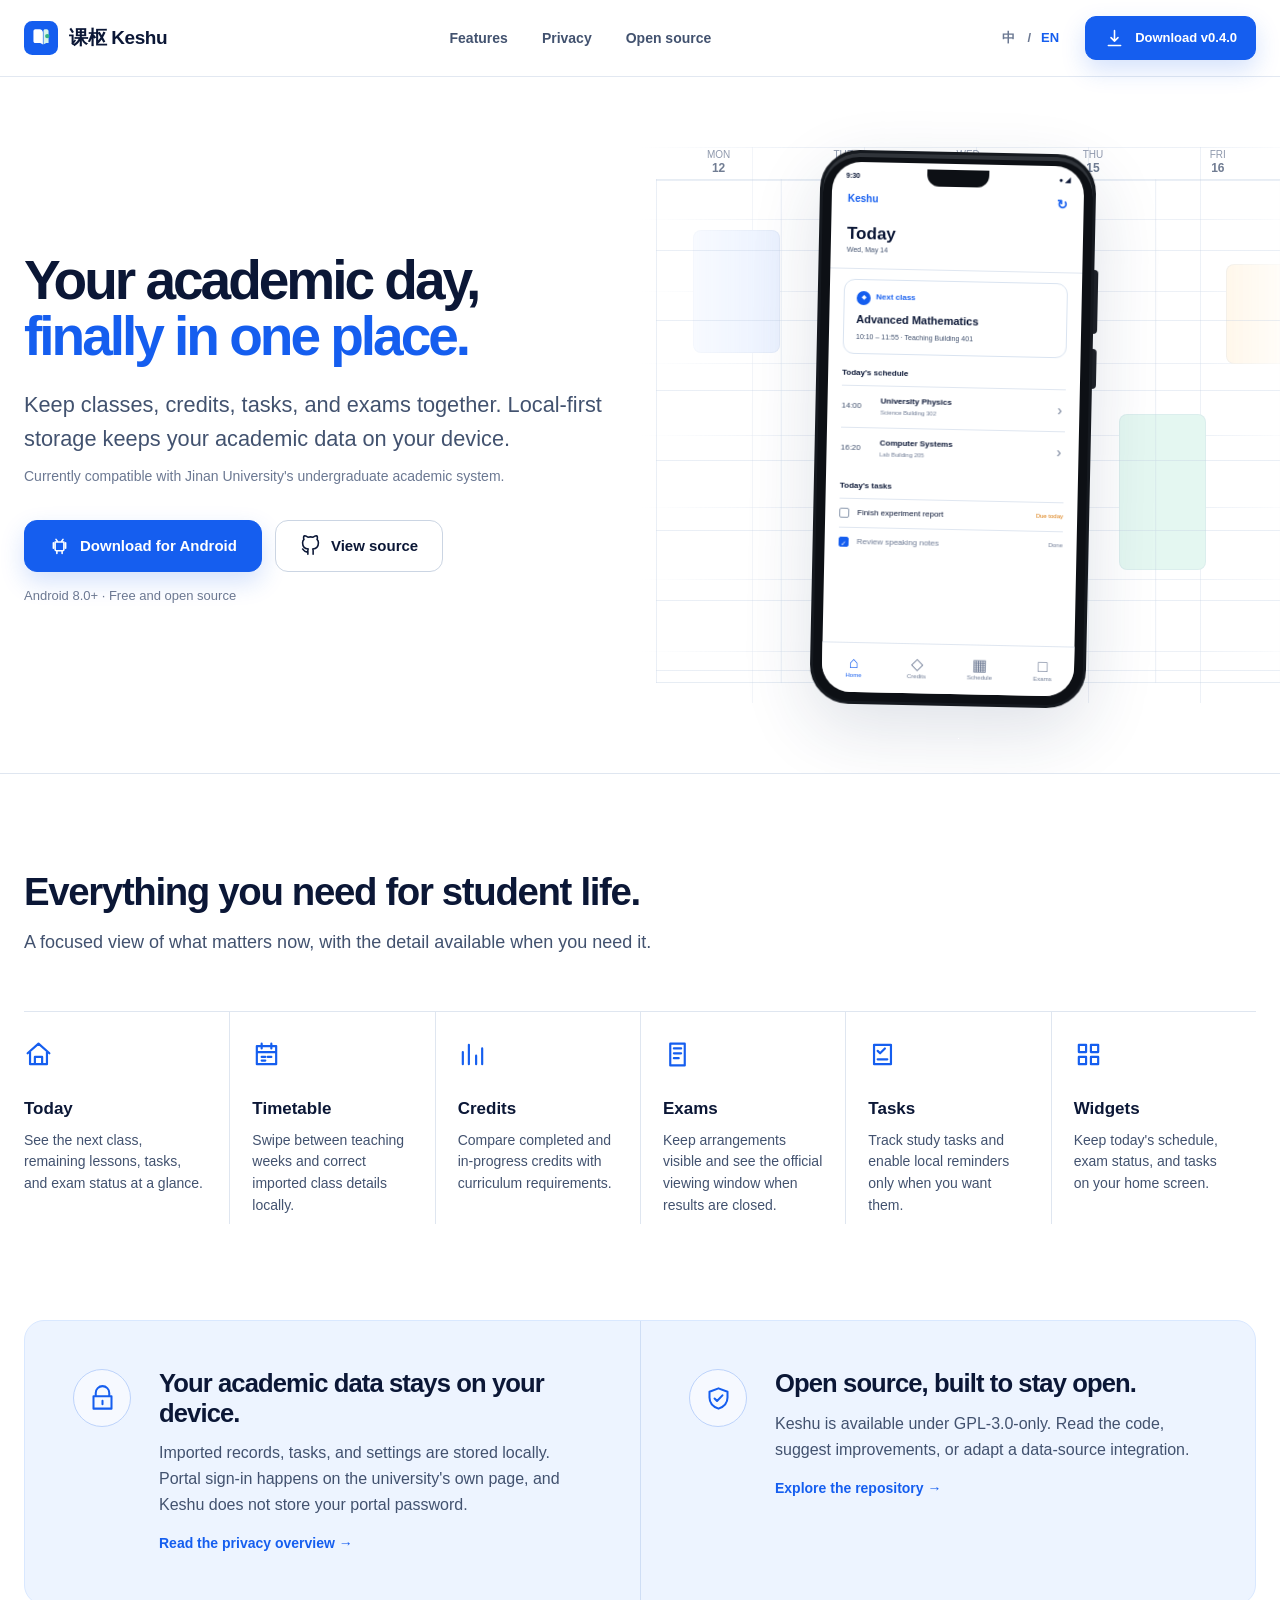
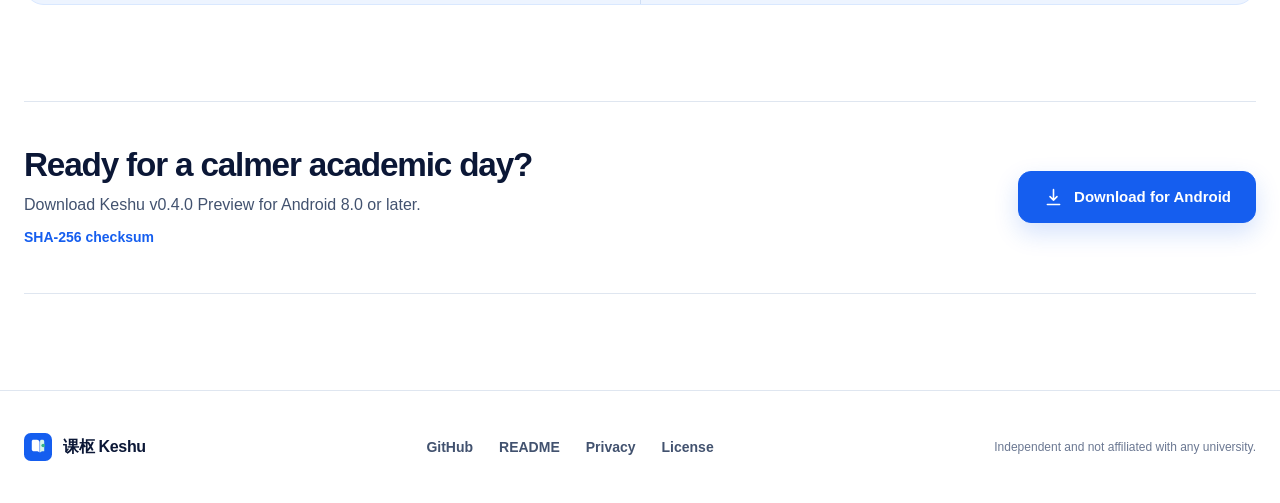
==== site/index.html @ a56d2073 "Add GitHub Pages download site" ====
<!doctype html>
<html lang="en" data-language="en">
<head>
  <meta charset="utf-8">
  <meta name="viewport" content="width=device-width, initial-scale=1">
  <meta name="theme-color" content="#ffffff">
  <meta name="description" content="Keshu is a local-first Android academic companion for classes, credits, tasks, and exams.">
  <link rel="canonical" href="https://huishingcheung.github.io/Keshu/">
  <link rel="icon" href="favicon.svg" type="image/svg+xml">
  <link rel="stylesheet" href="styles.css?v=2">
  <title>Keshu · Academic companion for Android</title>
  <script>
    (() => {
      let saved = null;
      try {
        saved = localStorage.getItem('keshu-language');
      } catch (_) {
        // Language detection still works when storage is unavailable.
      }
      const language = saved === 'zh' || saved === 'en'
        ? saved
        : (navigator.language || '').toLowerCase().startsWith('zh') ? 'zh' : 'en';
      document.documentElement.dataset.language = language;
      document.documentElement.lang = language === 'zh' ? 'zh-CN' : 'en';
    })();
  </script>
</head>
<body>
  <a class="skip-link" href="#main">
    <span data-copy="en">Skip to content</span>
    <span data-copy="zh">跳到主要内容</span>
  </a>

  <header class="site-header">
    <div class="header-inner">
      <a class="brand" href="#top" aria-label="Keshu home">
        <svg class="brand-mark" viewBox="0 0 108 108" aria-hidden="true">
          <rect width="108" height="108" rx="26" fill="#155eef"/>
          <path fill="#fff" d="M30 32c0-3.3 2.7-6 6-6h14c5.5 0 10 4.5 10 10v39c-3.1-3.1-7.2-5-12-5H36c-3.3 0-6-2.7-6-6z"/>
          <path fill="#d7f4ea" d="M78 32c0-3.3-2.7-6-6-6h-5c-2.8 0-5 2.2-5 5v44c3.1-3.1 7.2-5 12-5h4z"/>
          <circle cx="74" cy="48" r="7" fill="#36b38a"/>
        </svg>
        <span>课枢 <b>Keshu</b></span>
      </a>

      <nav class="nav-links" aria-label="Primary navigation">
        <a href="#features"><span data-copy="en">Features</span><span data-copy="zh">功能</span></a>
        <a href="#privacy"><span data-copy="en">Privacy</span><span data-copy="zh">隐私</span></a>
        <a href="#open-source"><span data-copy="en">Open source</span><span data-copy="zh">开源</span></a>
      </nav>

      <div class="header-actions">
        <div class="language-switch" role="group" aria-label="Language">
          <button type="button" data-language-button="zh" aria-pressed="false">中</button>
          <span aria-hidden="true">/</span>
          <button type="button" data-language-button="en" aria-pressed="true">EN</button>
        </div>
        <a class="button button-small" href="https://github.com/huishingcheung/Keshu/releases/download/v0.4.0/Keshu-v0.4.0-preview.apk">
          <svg viewBox="0 0 24 24" aria-hidden="true"><path d="M12 3v12m0 0 4-4m-4 4-4-4M5 20h14"/></svg>
          <span data-copy="en">Download v0.4.0</span><span data-copy="zh">下载 v0.4.0</span>
        </a>
      </div>
    </div>
  </header>

  <main id="main">
    <section class="hero" id="top">
      <div class="timetable-lines" aria-hidden="true">
        <i style="--x: 8%; --y: 15%; --w: 13%; --h: 22%; --tone: #dce8ff"></i>
        <i style="--x: 72%; --y: 48%; --w: 13%; --h: 28%; --tone: #d7f4ea"></i>
        <i style="--x: 88%; --y: 21%; --w: 10%; --h: 18%; --tone: #fff0d8"></i>
      </div>
      <div class="hero-inner">
        <div class="hero-copy reveal">
          <h1>
            <span data-copy="en"><span class="hero-line">Your academic day,</span><br><em class="hero-line">finally in one place.</em></span>
            <span data-copy="zh"><span class="hero-line">怎么又要</span><br><em class="hero-line">上课了？</em></span>
          </h1>
          <p class="hero-lead">
            <span data-copy="en">Keep classes, credits, tasks, and exams together. Local-first storage keeps your academic data on your device.</span>
            <span data-copy="zh">把课程、学分、待办与考试放在一起。本地优先存储，让学业数据留在你的设备上。</span>
          </p>
          <p class="compatibility">
            <span data-copy="en">Currently compatible with Jinan University's undergraduate academic system.</span>
            <span data-copy="zh">目前适配暨南大学本科教务系统。</span>
          </p>
          <div class="hero-actions">
            <a class="button" href="https://github.com/huishingcheung/Keshu/releases/download/v0.4.0/Keshu-v0.4.0-preview.apk">
              <svg viewBox="0 0 24 24" aria-hidden="true"><path d="M8 5l1.5 2M16 5l-1.5 2M7 8h10v8.5A1.5 1.5 0 0115.5 18h-7A1.5 1.5 0 017 16.5zM5 9v6m14-6v6M9 18v3m6-3v3"/></svg>
              <span data-copy="en">Download for Android</span><span data-copy="zh">下载 Android 版</span>
            </a>
            <a class="button button-secondary" href="https://github.com/huishingcheung/Keshu">
              <svg viewBox="0 0 24 24" aria-hidden="true"><path d="M9 19c-4.5 1.4-4.5-2.5-6-3m12 6v-3.9c0-1.1.1-1.5-.5-2.1 3.2-.4 6.5-1.6 6.5-7A5.4 5.4 0 0019.5 5 5 5 0 0019.4 1S18.2.6 15 2.5a13.4 13.4 0 00-6 0C5.8.6 4.6 1 4.6 1A5 5 0 004.5 5 5.4 5.4 0 003 9c0 5.4 3.3 6.6 6.5 7-.5.5-.6 1.2-.5 2.1V22"/></svg>
              <span data-copy="en">View source</span><span data-copy="zh">查看源码</span>
            </a>
          </div>
          <p class="hero-note">
            <span data-copy="en">Android 8.0+ · Free and open source</span>
            <span data-copy="zh">Android 8.0+ · 免费开源</span>
          </p>
        </div>

        <div class="product-stage reveal" aria-label="Keshu app preview">
          <div class="week-grid" aria-hidden="true">
            <span class="grid-day day-one">MON<br><b>12</b></span>
            <span class="grid-day day-two">TUE<br><b>13</b></span>
            <span class="grid-day day-three">WED<br><b>14</b></span>
            <span class="grid-day day-four">THU<br><b>15</b></span>
            <span class="grid-day day-five">FRI<br><b>16</b></span>
          </div>
          <div class="phone">
            <div class="phone-speaker"></div>
            <div class="phone-screen">
              <div class="status-row"><span>9:30</span><span>● ◢</span></div>
              <div class="app-heading">
                <span class="app-brand">Keshu</span>
                <span class="sync-icon">↻</span>
              </div>
              <div class="today-title"><b><span data-copy="en">Today</span><span data-copy="zh">今天</span></b><small><span data-copy="en">Wed, May 14</span><span data-copy="zh">5月14日 周三</span></small></div>
              <div class="next-class">
                <span class="section-label"><span class="label-icon">◆</span> <span data-copy="en">Next class</span><span data-copy="zh">下一节课</span></span>
                <strong><span data-copy="en">Advanced Mathematics</span><span data-copy="zh">高等数学（下）</span></strong>
                <span class="class-meta">10:10 – 11:55 · <span data-copy="en">Teaching Building 401</span><span data-copy="zh">教学楼 401</span></span>
              </div>
              <div class="phone-section">
                <h3><span data-copy="en">Today's schedule</span><span data-copy="zh">今日课程</span></h3>
                <div class="schedule-row"><time>14:00</time><span><b><span data-copy="en">University Physics</span><span data-copy="zh">大学物理</span></b><small><span data-copy="en">Science Building 302</span><span data-copy="zh">理工楼 302</span></small></span><i>›</i></div>
                <div class="schedule-row"><time>16:20</time><span><b><span data-copy="en">Computer Systems</span><span data-copy="zh">程序设计基础</span></b><small><span data-copy="en">Lab Building 205</span><span data-copy="zh">实验楼 205</span></small></span><i>›</i></div>
              </div>
              <div class="phone-section task-section">
                <h3><span data-copy="en">Today's tasks</span><span data-copy="zh">今日待办</span></h3>
                <div class="task-row"><i></i><span><span data-copy="en">Finish experiment report</span><span data-copy="zh">完成实验报告</span></span><em><span data-copy="en">Due today</span><span data-copy="zh">今天截止</span></em></div>
                <div class="task-row done"><i>✓</i><span><span data-copy="en">Review speaking notes</span><span data-copy="zh">复习口语笔记</span></span><em><span data-copy="en">Done</span><span data-copy="zh">已完成</span></em></div>
              </div>
              <div class="phone-nav">
                <span class="active"><i>⌂</i><small><span data-copy="en">Home</span><span data-copy="zh">首页</span></small></span>
                <span><i>◇</i><small><span data-copy="en">Credits</span><span data-copy="zh">学分</span></small></span>
                <span><i>▦</i><small><span data-copy="en">Schedule</span><span data-copy="zh">课表</span></small></span>
                <span><i>□</i><small><span data-copy="en">Exams</span><span data-copy="zh">考试</span></small></span>
              </div>
            </div>
          </div>
        </div>
      </div>
    </section>

    <section class="features section" id="features">
      <div class="section-inner">
        <div class="section-heading reveal">
          <h2><span data-copy="en">Everything you need for student life.</span><span data-copy="zh">学业日常所需，集中在一处。</span></h2>
          <p><span data-copy="en">A focused view of what matters now, with the detail available when you need it.</span><span data-copy="zh">先看到当下最重要的事，需要时再深入查看细节。</span></p>
        </div>
        <div class="feature-list">
          <article class="feature reveal">
            <svg viewBox="0 0 24 24" aria-hidden="true"><path d="M3 11l9-8 9 8M5 10v10h14V10M9 20v-6h6v6"/></svg>
            <h3><span data-copy="en">Today</span><span data-copy="zh">今天</span></h3>
            <p><span data-copy="en">See the next class, remaining lessons, tasks, and exam status at a glance.</span><span data-copy="zh">一眼查看下一节课、剩余课程、待办与考试状态。</span></p>
          </article>
          <article class="feature reveal">
            <svg viewBox="0 0 24 24" aria-hidden="true"><path d="M4 5h16v15H4zM8 3v4m8-4v4M4 10h16M8 14h3m2 0h3m-8 3h3"/></svg>
            <h3><span data-copy="en">Timetable</span><span data-copy="zh">课表</span></h3>
            <p><span data-copy="en">Swipe between teaching weeks and correct imported class details locally.</span><span data-copy="zh">滑动切换教学周，并在本地修正导入的课程信息。</span></p>
          </article>
          <article class="feature reveal">
            <svg viewBox="0 0 24 24" aria-hidden="true"><path d="M4 20V10m5 10V4m6 16v-7m5 7V7"/></svg>
            <h3><span data-copy="en">Credits</span><span data-copy="zh">学分</span></h3>
            <p><span data-copy="en">Compare completed and in-progress credits with curriculum requirements.</span><span data-copy="zh">对照培养方案查看已修、在修和毕业要求学分。</span></p>
          </article>
          <article class="feature reveal">
            <svg viewBox="0 0 24 24" aria-hidden="true"><path d="M6 3h12v18H6zM9 7h6m-6 4h6m-6 4h4"/></svg>
            <h3><span data-copy="en">Exams</span><span data-copy="zh">考试</span></h3>
            <p><span data-copy="en">Keep arrangements visible and see the official viewing window when results are closed.</span><span data-copy="zh">集中查看考试安排；未开放查询时显示学校公布的查看时间。</span></p>
          </article>
          <article class="feature reveal">
            <svg viewBox="0 0 24 24" aria-hidden="true"><path d="M5 4h14v16H5zM8 9l2 2 4-4m-6 9h8"/></svg>
            <h3><span data-copy="en">Tasks</span><span data-copy="zh">待办</span></h3>
            <p><span data-copy="en">Track study tasks and enable local reminders only when you want them.</span><span data-copy="zh">管理学习待办，并只在需要时开启本地提醒。</span></p>
          </article>
          <article class="feature reveal">
            <svg viewBox="0 0 24 24" aria-hidden="true"><path d="M4 4h6v6H4zm10 0h6v6h-6zM4 14h6v6H4zm10 0h6v6h-6z"/></svg>
            <h3><span data-copy="en">Widgets</span><span data-copy="zh">小组件</span></h3>
            <p><span data-copy="en">Keep today's schedule, exam status, and tasks on your home screen.</span><span data-copy="zh">把今日课表、考试状态与待办留在桌面上。</span></p>
          </article>
        </div>
      </div>
    </section>

    <section class="trust section" id="privacy">
      <div class="section-inner trust-grid">
        <div class="trust-item reveal">
          <div class="trust-icon"><svg viewBox="0 0 24 24" aria-hidden="true"><path d="M6 10V7a6 6 0 0112 0v3M4 10h16v11H4zM12 14v3"/></svg></div>
          <div>
            <h2><span data-copy="en">Your academic data stays on your device.</span><span data-copy="zh">你的学业数据留在设备上。</span></h2>
            <p><span data-copy="en">Imported records, tasks, and settings are stored locally. Portal sign-in happens on the university's own page, and Keshu does not store your portal password.</span><span data-copy="zh">导入记录、待办和设置均保存在本地。教务登录在学校自己的页面完成，课枢不会保存教务密码。</span></p>
            <a href="https://github.com/huishingcheung/Keshu#privacy"><span data-copy="en">Read the privacy overview</span><span data-copy="zh">阅读隐私说明</span> <span aria-hidden="true">→</span></a>
          </div>
        </div>
        <div class="trust-item reveal" id="open-source">
          <div class="trust-icon"><svg viewBox="0 0 24 24" aria-hidden="true"><path d="M12 3l8 3v5c0 5-3.4 8.3-8 10-4.6-1.7-8-5-8-10V6zM8.5 12l2.2 2.2 4.8-5"/></svg></div>
          <div>
            <h2><span data-copy="en">Open source, built to stay open.</span><span data-copy="zh">开放源码，也持续保持开放。</span></h2>
            <p><span data-copy="en">Keshu is available under GPL-3.0-only. Read the code, suggest improvements, or adapt a data-source integration.</span><span data-copy="zh">课枢采用 GPL-3.0-only。你可以阅读源码、提出改进，或适配新的教务数据源。</span></p>
            <a href="https://github.com/huishingcheung/Keshu"><span data-copy="en">Explore the repository</span><span data-copy="zh">浏览项目仓库</span> <span aria-hidden="true">→</span></a>
          </div>
        </div>
      </div>
    </section>

    <section class="download-section section">
      <div class="section-inner download-inner reveal">
        <div>
          <h2><span data-copy="en">Ready for a calmer academic day?</span><span data-copy="zh">准备好让学业日常更从容了吗？</span></h2>
          <p><span data-copy="en">Download Keshu v0.4.0 Preview for Android 8.0 or later.</span><span data-copy="zh">下载适用于 Android 8.0 及以上版本的课枢 v0.4.0 预览版。</span></p>
          <a class="checksum" href="https://github.com/huishingcheung/Keshu/releases/download/v0.4.0/Keshu-v0.4.0-preview.apk.sha256">
            <span data-copy="en">SHA-256 checksum</span><span data-copy="zh">SHA-256 校验文件</span>
          </a>
        </div>
        <a class="button" href="https://github.com/huishingcheung/Keshu/releases/download/v0.4.0/Keshu-v0.4.0-preview.apk">
          <svg viewBox="0 0 24 24" aria-hidden="true"><path d="M12 3v12m0 0 4-4m-4 4-4-4M5 20h14"/></svg>
          <span data-copy="en">Download for Android</span><span data-copy="zh">下载 Android 版</span>
        </a>
      </div>
    </section>
  </main>

  <footer class="site-footer">
    <div class="footer-inner">
      <a class="brand footer-brand" href="#top">
        <svg class="brand-mark" viewBox="0 0 108 108" aria-hidden="true">
          <rect width="108" height="108" rx="26" fill="#155eef"/>
          <path fill="#fff" d="M30 32c0-3.3 2.7-6 6-6h14c5.5 0 10 4.5 10 10v39c-3.1-3.1-7.2-5-12-5H36c-3.3 0-6-2.7-6-6z"/>
          <path fill="#d7f4ea" d="M78 32c0-3.3-2.7-6-6-6h-5c-2.8 0-5 2.2-5 5v44c3.1-3.1 7.2-5 12-5h4z"/>
          <circle cx="74" cy="48" r="7" fill="#36b38a"/>
        </svg>
        <span>课枢 <b>Keshu</b></span>
      </a>
      <nav class="footer-links" aria-label="Footer navigation">
        <a href="https://github.com/huishingcheung/Keshu">GitHub</a>
        <a href="https://github.com/huishingcheung/Keshu#readme">README</a>
        <a href="https://github.com/huishingcheung/Keshu#privacy"><span data-copy="en">Privacy</span><span data-copy="zh">隐私</span></a>
        <a href="https://github.com/huishingcheung/Keshu/blob/main/LICENSE"><span data-copy="en">License</span><span data-copy="zh">许可证</span></a>
      </nav>
      <p><span data-copy="en">Independent and not affiliated with any university.</span><span data-copy="zh">独立项目，与任何学校均无隶属关系。</span></p>
    </div>
  </footer>

  <script src="script.js?v=2" defer></script>
</body>
</html>
---- site/styles.css ----
:root {
  color-scheme: light;
  --blue: #155eef;
  --blue-dark: #0f46bd;
  --blue-soft: #edf4ff;
  --jade: #36b38a;
  --jade-soft: #dff7ef;
  --amber: #d97706;
  --ink: #0b1736;
  --body: #42526f;
  --muted: #6b7892;
  --line: #dfe6f0;
  --surface: #f7f9fc;
  --white: #fff;
  --shadow: 0 24px 70px rgba(28, 49, 89, .14);
  --radius: 20px;
  --max-width: 1340px;
}

* { box-sizing: border-box; }

html { scroll-behavior: smooth; }

body {
  margin: 0;
  color: var(--ink);
  background: var(--white);
  font-family: Inter, ui-sans-serif, -apple-system, BlinkMacSystemFont, "Segoe UI", "Noto Sans", "Noto Sans SC", "PingFang SC", "Microsoft YaHei", sans-serif;
  font-size: 16px;
  line-height: 1.6;
  -webkit-font-smoothing: antialiased;
}

button, a { font: inherit; }
a { color: inherit; }

[data-copy] { display: none; }
html[data-language="en"] [data-copy="en"],
html[data-language="zh"] [data-copy="zh"] { display: revert; }

.skip-link {
  position: fixed;
  z-index: 100;
  top: 12px;
  left: 12px;
  padding: 10px 16px;
  color: var(--white);
  background: var(--ink);
  border-radius: 10px;
  transform: translateY(-150%);
}

.skip-link:focus { transform: translateY(0); }

.site-header {
  position: sticky;
  z-index: 20;
  top: 0;
  border-bottom: 1px solid rgba(223, 230, 240, .9);
  background: rgba(255, 255, 255, .92);
  backdrop-filter: blur(16px);
}

.header-inner,
.section-inner,
.footer-inner {
  width: min(calc(100% - 48px), var(--max-width));
  margin-inline: auto;
}

.header-inner {
  min-height: 76px;
  display: flex;
  align-items: center;
  gap: 32px;
}

.brand {
  display: inline-flex;
  align-items: center;
  gap: 11px;
  color: var(--ink);
  font-size: 19px;
  font-weight: 650;
  letter-spacing: -.02em;
  text-decoration: none;
  white-space: nowrap;
}

.brand b { font-weight: 780; }
.brand-mark { width: 34px; height: 34px; flex: none; }

.nav-links {
  display: flex;
  align-items: center;
  gap: 34px;
  margin-inline: auto;
}

.nav-links a,
.footer-links a {
  color: var(--body);
  font-size: 14px;
  font-weight: 600;
  text-decoration: none;
  transition: color .18s ease;
}

.nav-links a:hover,
.footer-links a:hover { color: var(--blue); }

.header-actions {
  display: flex;
  align-items: center;
  gap: 20px;
}

.language-switch {
  display: flex;
  align-items: center;
  gap: 4px;
  color: var(--muted);
  font-size: 13px;
  font-weight: 700;
}

.language-switch button {
  min-width: 30px;
  min-height: 44px;
  padding: 0;
  color: var(--muted);
  border: 0;
  background: transparent;
  cursor: pointer;
}

.language-switch button[aria-pressed="true"] { color: var(--blue); }

.button {
  min-height: 52px;
  display: inline-flex;
  align-items: center;
  justify-content: center;
  gap: 10px;
  padding: 0 24px;
  color: var(--white);
  background: var(--blue);
  border: 1px solid var(--blue);
  border-radius: 13px;
  box-shadow: 0 10px 24px rgba(21, 94, 239, .18);
  font-size: 15px;
  font-weight: 720;
  text-decoration: none;
  transition: transform .18s ease, background .18s ease, box-shadow .18s ease;
}

.button:hover {
  background: var(--blue-dark);
  box-shadow: 0 14px 30px rgba(21, 94, 239, .24);
  transform: translateY(-2px);
}

.button svg,
.feature svg,
.trust-icon svg {
  fill: none;
  stroke: currentColor;
  stroke-width: 1.8;
  stroke-linecap: round;
  stroke-linejoin: round;
}

.button svg { width: 21px; height: 21px; }
.button-small { min-height: 44px; padding: 0 18px; font-size: 13px; border-radius: 11px; }

.button-secondary {
  color: var(--ink);
  background: var(--white);
  border-color: #cbd5e3;
  box-shadow: none;
}

.button-secondary:hover { color: var(--blue); background: var(--white); box-shadow: 0 10px 24px rgba(28, 49, 89, .1); }

.hero {
  position: relative;
  min-height: 690px;
  overflow: hidden;
  border-bottom: 1px solid var(--line);
}

.hero-inner {
  position: relative;
  z-index: 2;
  width: min(calc(100% - 48px), var(--max-width));
  min-height: 690px;
  margin-inline: auto;
  display: grid;
  grid-template-columns: minmax(0, .98fr) minmax(520px, 1.02fr);
  align-items: center;
  gap: 44px;
  padding: 72px 0 64px;
}

.hero-copy { max-width: 660px; }

.hero h1 {
  margin: 0 0 24px;
  font-size: clamp(48px, 4.3vw, 62px);
  line-height: 1.02;
  letter-spacing: -.055em;
  font-weight: 790;
}

.hero h1 em { color: var(--blue); font-style: normal; }
.hero-line { white-space: nowrap; }

.hero-lead {
  max-width: 610px;
  margin: 0;
  color: var(--body);
  font-size: clamp(18px, 1.7vw, 22px);
  line-height: 1.55;
}

.compatibility { margin: 10px 0 0; color: var(--muted); font-size: 14px; }
.hero-actions { display: flex; flex-wrap: wrap; gap: 13px; margin-top: 32px; }
.hero-note { margin: 14px 0 0; color: var(--muted); font-size: 13px; }

.timetable-lines,
.week-grid {
  position: absolute;
  background-image:
    linear-gradient(to right, rgba(193, 207, 227, .44) 1px, transparent 1px),
    linear-gradient(to bottom, rgba(193, 207, 227, .44) 1px, transparent 1px);
  background-size: 112px 100%, 100% 72px;
}

.timetable-lines {
  z-index: 0;
  width: 52%;
  height: 80%;
  top: 10%;
  right: -2%;
  mask-image: linear-gradient(to right, transparent, #000 24%, #000 85%, transparent);
  opacity: .65;
}

.timetable-lines i {
  position: absolute;
  left: var(--x);
  top: var(--y);
  width: var(--w);
  height: var(--h);
  border: 1px solid rgba(150, 172, 204, .22);
  border-radius: 8px;
  background: var(--tone);
}

.product-stage { position: relative; height: 560px; display: grid; place-items: center; }

.week-grid {
  inset: 30px -4% 26px 1%;
  border-top: 1px solid rgba(193, 207, 227, .5);
  border-bottom: 1px solid rgba(193, 207, 227, .5);
  background-size: 20% 100%, 100% 70px;
  opacity: .75;
}

.grid-day {
  position: absolute;
  top: -32px;
  width: 20%;
  color: var(--muted);
  font-size: 10px;
  line-height: 1.3;
  text-align: center;
}

.grid-day b { color: var(--body); font-size: 12px; }
.day-one { left: 0; } .day-two { left: 20%; } .day-three { left: 40%; } .day-four { left: 60%; } .day-five { left: 80%; }

.phone {
  position: relative;
  z-index: 3;
  width: 276px;
  height: 554px;
  padding: 9px;
  border: 3px solid #15191f;
  border-radius: 39px;
  background: #0d1015;
  box-shadow: var(--shadow), 0 4px 0 #30343a inset;
  transform: rotate(1.2deg);
}

.phone::before,
.phone::after {
  content: "";
  position: absolute;
  right: -7px;
  width: 4px;
  border-radius: 0 4px 4px 0;
  background: #1c2027;
}
.phone::before { top: 112px; height: 64px; }
.phone::after { top: 191px; height: 40px; }

.phone-speaker {
  position: absolute;
  z-index: 4;
  top: 15px;
  left: 50%;
  width: 62px;
  height: 17px;
  border-radius: 0 0 12px 12px;
  background: #0d1015;
  transform: translateX(-50%);
}

.phone-screen {
  position: relative;
  height: 100%;
  overflow: hidden;
  border-radius: 29px;
  background: var(--white);
  color: var(--ink);
  font-size: 8px;
}

.status-row { display: flex; justify-content: space-between; padding: 8px 14px 3px; font-size: 7px; font-weight: 700; }
.app-heading { display: flex; justify-content: space-between; padding: 7px 16px 4px; color: var(--blue); font-size: 10px; font-weight: 800; }
.sync-icon { font-size: 13px; }
.today-title { display: flex; flex-direction: column; padding: 8px 16px 12px; border-bottom: 1px solid var(--line); }
.today-title b { font-size: 17px; line-height: 1.2; }
.today-title small { color: var(--body); font-size: 7px; }

.next-class { margin: 10px 14px; padding: 11px 12px; border: 1px solid #d9e3f0; border-radius: 11px; display: flex; flex-direction: column; }
.section-label { color: var(--blue); font-weight: 760; }
.label-icon { display: inline-grid; place-items: center; width: 14px; height: 14px; margin-right: 3px; color: var(--white); background: var(--blue); border-radius: 50%; font-size: 6px; }
.next-class strong { margin-top: 6px; font-size: 11px; }
.class-meta { margin-top: 3px; color: var(--body); font-size: 7px; }
.phone-section { padding: 3px 14px 0; }
.phone-section h3 { margin: 0 0 5px; font-size: 8px; }
.schedule-row { display: grid; grid-template-columns: 34px 1fr 8px; align-items: center; gap: 5px; min-height: 42px; border-top: 1px solid var(--line); }
.schedule-row time { color: var(--body); }
.schedule-row > span { display: flex; flex-direction: column; }
.schedule-row b { font-size: 8px; }
.schedule-row small { color: var(--muted); font-size: 6px; }
.schedule-row i { color: var(--muted); font-size: 14px; font-style: normal; }
.task-section { margin-top: 8px; }
.task-row { display: grid; grid-template-columns: 13px 1fr auto; align-items: center; gap: 5px; min-height: 29px; border-top: 1px solid var(--line); }
.task-row i { width: 10px; height: 10px; border: 1px solid #8a98ad; border-radius: 2px; font-size: 7px; font-style: normal; }
.task-row em { color: var(--amber); font-size: 6px; font-style: normal; }
.task-row.done { color: var(--muted); }
.task-row.done i { display: grid; place-items: center; color: var(--white); border-color: var(--blue); background: var(--blue); }
.task-row.done em { color: var(--muted); }
.phone-nav { position: absolute; inset: auto 0 0; min-height: 50px; display: grid; grid-template-columns: repeat(4, 1fr); border-top: 1px solid var(--line); background: var(--white); }
.phone-nav > span { display: grid; place-items: center; align-content: center; color: var(--muted); }
.phone-nav .active { color: var(--blue); }
.phone-nav i { font-size: 16px; font-style: normal; line-height: 1; }
.phone-nav small { font-size: 6px; }

.section { padding: 96px 0; }
.section-heading { max-width: 760px; margin-bottom: 54px; }
.section-heading h2,
.trust-item h2,
.download-inner h2 { margin: 0; font-size: clamp(30px, 3vw, 44px); line-height: 1.15; letter-spacing: -.035em; }
.section-heading p { margin: 14px 0 0; color: var(--body); font-size: 18px; }

.feature-list { display: grid; grid-template-columns: repeat(6, 1fr); gap: 0; border-top: 1px solid var(--line); }
.feature { padding: 28px 22px 8px 0; }
.feature + .feature { padding-left: 22px; border-left: 1px solid var(--line); }
.feature svg { width: 29px; height: 29px; color: var(--blue); }
.feature h3 { margin: 18px 0 8px; font-size: 17px; }
.feature p { margin: 0; color: var(--body); font-size: 14px; line-height: 1.55; }

.trust { padding-top: 0; }
.trust-grid { display: grid; grid-template-columns: 1fr 1fr; border: 1px solid #d9e8ff; border-radius: var(--radius); background: var(--blue-soft); }
.trust-item { display: grid; grid-template-columns: 64px 1fr; gap: 22px; padding: 48px; }
.trust-item + .trust-item { border-left: 1px solid #cfdef5; }
.trust-icon { width: 58px; height: 58px; display: grid; place-items: center; color: var(--blue); border: 1px solid #bdd3fb; border-radius: 50%; background: rgba(255, 255, 255, .5); }
.trust-icon svg { width: 27px; height: 27px; }
.trust-item h2 { font-size: clamp(23px, 2vw, 31px); }
.trust-item p { margin: 12px 0 13px; color: var(--body); }
.trust-item a,
.checksum { color: var(--blue); font-size: 14px; font-weight: 700; text-decoration: none; }

.download-section { padding-top: 0; }
.download-inner { display: flex; align-items: center; justify-content: space-between; gap: 36px; padding: 44px 0; border-top: 1px solid var(--line); border-bottom: 1px solid var(--line); }
.download-inner h2 { font-size: clamp(28px, 2.6vw, 40px); }
.download-inner p { margin: 8px 0 4px; color: var(--body); }
.checksum { display: inline-block; margin-top: 4px; }

.site-footer { border-top: 1px solid var(--line); }
.footer-inner { min-height: 112px; display: grid; grid-template-columns: auto 1fr auto; align-items: center; gap: 36px; }
.footer-brand { font-size: 16px; }
.footer-brand .brand-mark { width: 28px; height: 28px; }
.footer-links { justify-self: center; display: flex; gap: 26px; }
.footer-inner > p { margin: 0; color: var(--muted); font-size: 12px; }

:focus-visible { outline: 3px solid rgba(21, 94, 239, .35); outline-offset: 3px; border-radius: 4px; }

@media (max-width: 1100px) {
  .hero-inner { grid-template-columns: 1fr 430px; }
  .feature-list { grid-template-columns: repeat(3, 1fr); }
  .feature:nth-child(4) { border-left: 0; }
  .feature:nth-child(n+4) { margin-top: 22px; border-top: 1px solid var(--line); }
  .footer-inner { grid-template-columns: auto 1fr; }
  .footer-inner > p { grid-column: 1 / -1; margin-top: -24px; padding-bottom: 24px; }
}

@media (max-width: 860px) {
  .nav-links { display: none; }
  .header-actions { margin-left: auto; }
  .hero-inner { grid-template-columns: 1fr; padding-top: 58px; }
  .hero-copy { max-width: 720px; }
  .product-stage { height: 520px; }
  .phone { width: 256px; height: 514px; }
  .trust-grid { grid-template-columns: 1fr; }
  .trust-item + .trust-item { border-top: 1px solid #cfdef5; border-left: 0; }
  .footer-inner { padding: 28px 0; }
  .footer-inner > p { margin: 0; padding: 0; }
}

@media (max-width: 620px) {
  .header-inner,
  .section-inner,
  .footer-inner,
  .hero-inner { width: min(calc(100% - 32px), var(--max-width)); }
  .header-inner { min-height: 68px; gap: 12px; }
  .brand { font-size: 16px; }
  .brand-mark { width: 30px; height: 30px; }
  .header-actions { gap: 8px; }
  .button-small { width: 44px; padding: 0; }
  .button-small span { display: none !important; }
  .hero { min-height: auto; }
  .hero-inner { min-height: auto; padding: 48px 0 42px; gap: 48px; }
  .hero h1 { font-size: clamp(42px, 13vw, 58px); }
  .hero-line { white-space: normal; }
  html[data-language="zh"] .hero h1 { font-size: clamp(39px, 11vw, 52px); }
  .hero-lead { font-size: 18px; }
  .hero-actions { display: grid; }
  .button { width: 100%; }
  .product-stage { height: 470px; }
  .phone { width: 231px; height: 464px; }
  .week-grid { inset-inline: -20%; }
  .section { padding: 72px 0; }
  .section-heading { margin-bottom: 34px; }
  .feature-list { grid-template-columns: 1fr 1fr; }
  .feature:nth-child(odd) { padding-left: 0; border-left: 0; }
  .feature:nth-child(even) { padding-left: 18px; border-left: 1px solid var(--line); }
  .feature:nth-child(n+3) { margin-top: 18px; border-top: 1px solid var(--line); }
  .trust-item { grid-template-columns: 1fr; padding: 32px 24px; }
  .download-inner { align-items: stretch; flex-direction: column; }
  .footer-inner { grid-template-columns: 1fr; gap: 20px; }
  .footer-links { justify-self: start; flex-wrap: wrap; gap: 14px 22px; }
}

@media (prefers-reduced-motion: reduce) {
  html { scroll-behavior: auto; }
  *, *::before, *::after { animation-duration: .01ms !important; transition-duration: .01ms !important; }
}
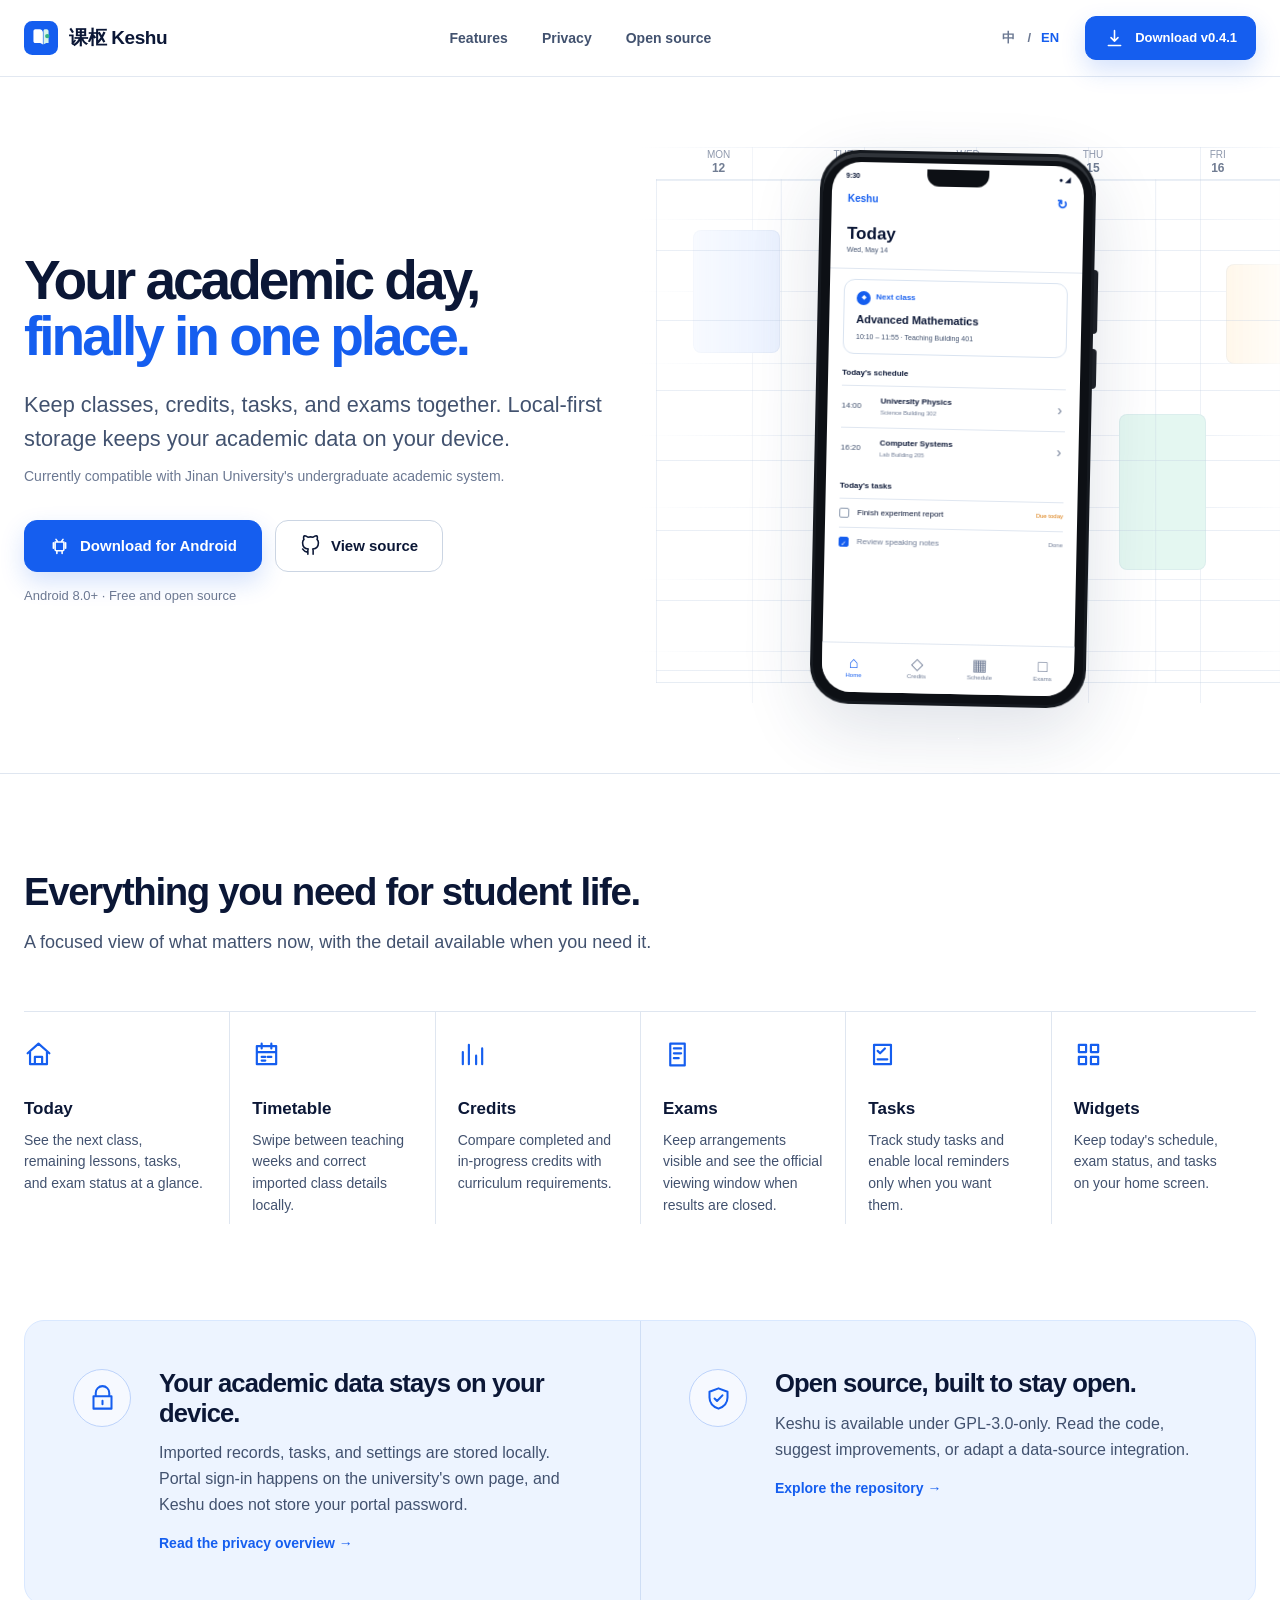
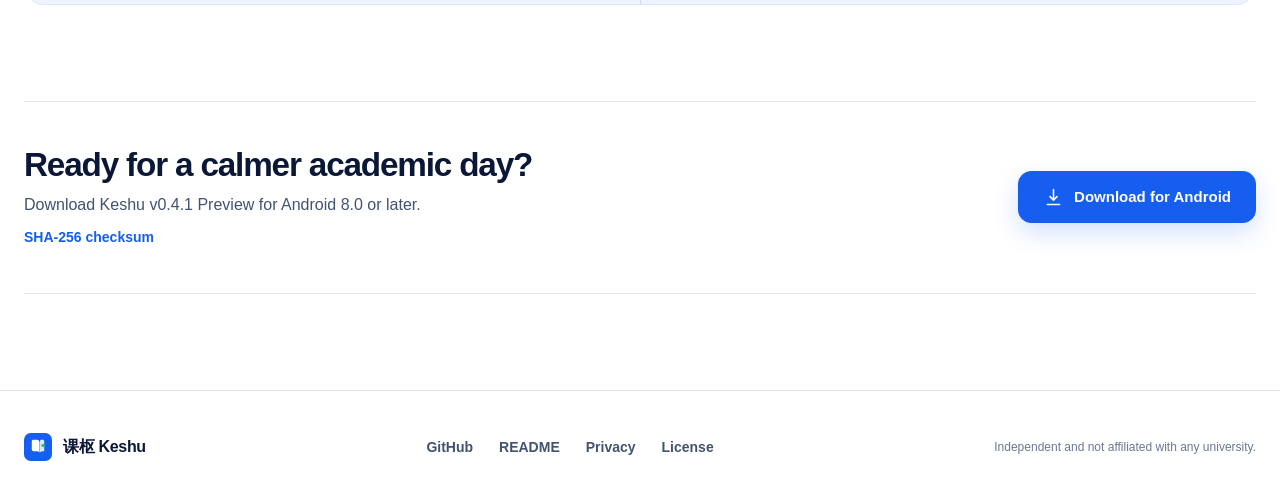
==== commit 483b2cae: "Prepare v0.4.1 release" ====
--- a/site/index.html
+++ b/site/index.html
@@ -55,9 +55,9 @@
           <span aria-hidden="true">/</span>
           <button type="button" data-language-button="en" aria-pressed="true">EN</button>
         </div>
-        <a class="button button-small" href="https://github.com/huishingcheung/Keshu/releases/download/v0.4.0/Keshu-v0.4.0-preview.apk">
+        <a class="button button-small" href="https://github.com/huishingcheung/Keshu/releases/download/v0.4.1/Keshu-v0.4.1-preview.apk">
           <svg viewBox="0 0 24 24" aria-hidden="true"><path d="M12 3v12m0 0 4-4m-4 4-4-4M5 20h14"/></svg>
-          <span data-copy="en">Download v0.4.0</span><span data-copy="zh">下载 v0.4.0</span>
+          <span data-copy="en">Download v0.4.1</span><span data-copy="zh">下载 v0.4.1</span>
         </a>
       </div>
     </div>
@@ -85,7 +85,7 @@
             <span data-copy="zh">目前适配暨南大学本科教务系统。</span>
           </p>
           <div class="hero-actions">
-            <a class="button" href="https://github.com/huishingcheung/Keshu/releases/download/v0.4.0/Keshu-v0.4.0-preview.apk">
+            <a class="button" href="https://github.com/huishingcheung/Keshu/releases/download/v0.4.1/Keshu-v0.4.1-preview.apk">
               <svg viewBox="0 0 24 24" aria-hidden="true"><path d="M8 5l1.5 2M16 5l-1.5 2M7 8h10v8.5A1.5 1.5 0 0115.5 18h-7A1.5 1.5 0 017 16.5zM5 9v6m14-6v6M9 18v3m6-3v3"/></svg>
               <span data-copy="en">Download for Android</span><span data-copy="zh">下载 Android 版</span>
             </a>
@@ -210,12 +210,12 @@
       <div class="section-inner download-inner reveal">
         <div>
           <h2><span data-copy="en">Ready for a calmer academic day?</span><span data-copy="zh">准备好让学业日常更从容了吗？</span></h2>
-          <p><span data-copy="en">Download Keshu v0.4.0 Preview for Android 8.0 or later.</span><span data-copy="zh">下载适用于 Android 8.0 及以上版本的课枢 v0.4.0 预览版。</span></p>
-          <a class="checksum" href="https://github.com/huishingcheung/Keshu/releases/download/v0.4.0/Keshu-v0.4.0-preview.apk.sha256">
+          <p><span data-copy="en">Download Keshu v0.4.1 Preview for Android 8.0 or later.</span><span data-copy="zh">下载适用于 Android 8.0 及以上版本的课枢 v0.4.1 预览版。</span></p>
+          <a class="checksum" href="https://github.com/huishingcheung/Keshu/releases/download/v0.4.1/Keshu-v0.4.1-preview.apk.sha256">
             <span data-copy="en">SHA-256 checksum</span><span data-copy="zh">SHA-256 校验文件</span>
           </a>
         </div>
-        <a class="button" href="https://github.com/huishingcheung/Keshu/releases/download/v0.4.0/Keshu-v0.4.0-preview.apk">
+        <a class="button" href="https://github.com/huishingcheung/Keshu/releases/download/v0.4.1/Keshu-v0.4.1-preview.apk">
           <svg viewBox="0 0 24 24" aria-hidden="true"><path d="M12 3v12m0 0 4-4m-4 4-4-4M5 20h14"/></svg>
           <span data-copy="en">Download for Android</span><span data-copy="zh">下载 Android 版</span>
         </a>
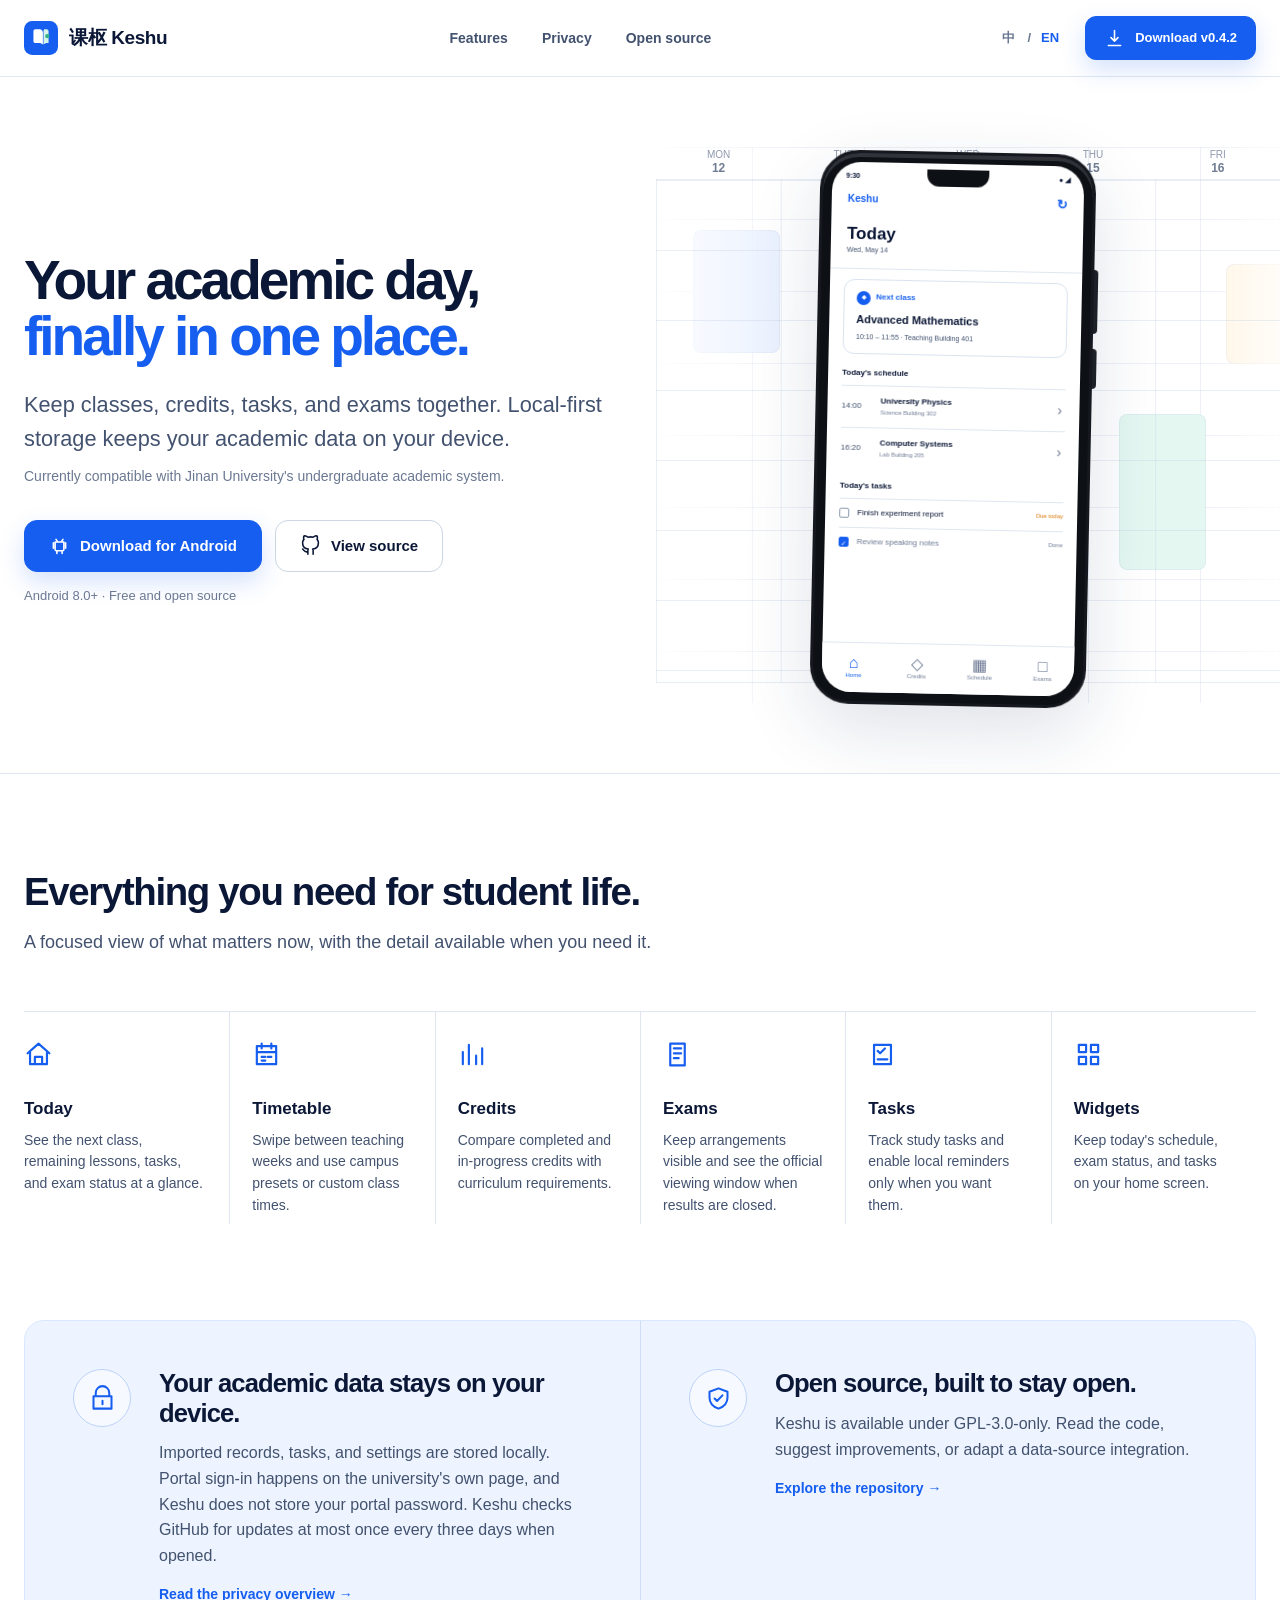
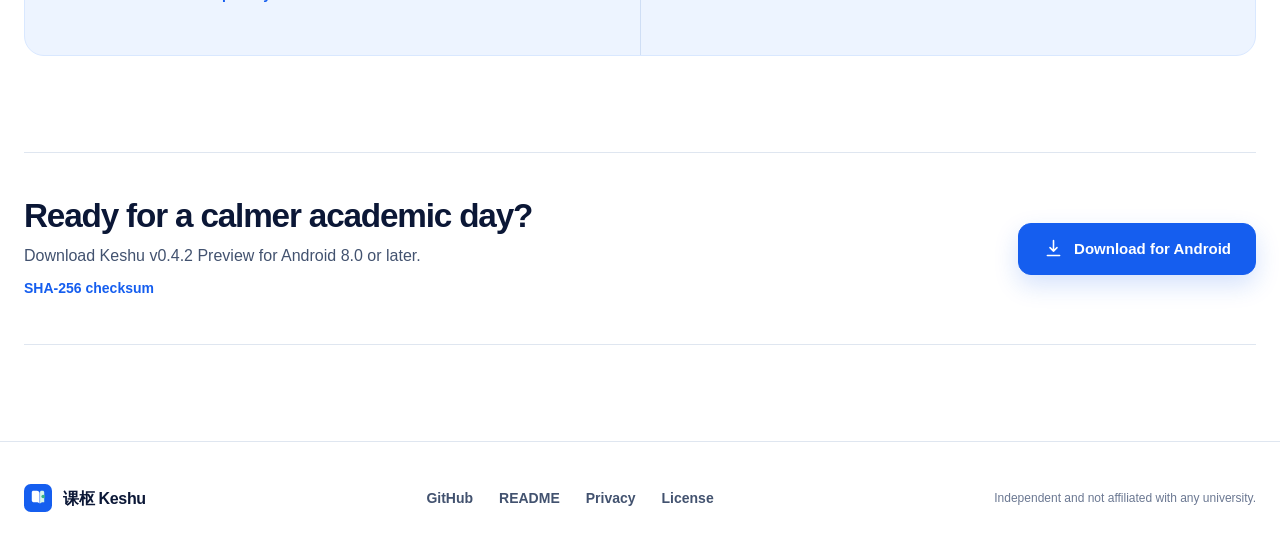
==== commit 1aec5963: "Prepare v0.4.2 release" ====
--- a/site/index.html
+++ b/site/index.html
@@ -55,9 +55,9 @@
           <span aria-hidden="true">/</span>
           <button type="button" data-language-button="en" aria-pressed="true">EN</button>
         </div>
-        <a class="button button-small" href="https://github.com/huishingcheung/Keshu/releases/download/v0.4.1/Keshu-v0.4.1-preview.apk">
+        <a class="button button-small" href="https://github.com/huishingcheung/Keshu/releases/download/v0.4.2/Keshu-v0.4.2-preview.apk">
           <svg viewBox="0 0 24 24" aria-hidden="true"><path d="M12 3v12m0 0 4-4m-4 4-4-4M5 20h14"/></svg>
-          <span data-copy="en">Download v0.4.1</span><span data-copy="zh">下载 v0.4.1</span>
+          <span data-copy="en">Download v0.4.2</span><span data-copy="zh">下载 v0.4.2</span>
         </a>
       </div>
     </div>
@@ -85,7 +85,7 @@
             <span data-copy="zh">目前适配暨南大学本科教务系统。</span>
           </p>
           <div class="hero-actions">
-            <a class="button" href="https://github.com/huishingcheung/Keshu/releases/download/v0.4.1/Keshu-v0.4.1-preview.apk">
+            <a class="button" href="https://github.com/huishingcheung/Keshu/releases/download/v0.4.2/Keshu-v0.4.2-preview.apk">
               <svg viewBox="0 0 24 24" aria-hidden="true"><path d="M8 5l1.5 2M16 5l-1.5 2M7 8h10v8.5A1.5 1.5 0 0115.5 18h-7A1.5 1.5 0 017 16.5zM5 9v6m14-6v6M9 18v3m6-3v3"/></svg>
               <span data-copy="en">Download for Android</span><span data-copy="zh">下载 Android 版</span>
             </a>
@@ -159,7 +159,7 @@
           <article class="feature reveal">
             <svg viewBox="0 0 24 24" aria-hidden="true"><path d="M4 5h16v15H4zM8 3v4m8-4v4M4 10h16M8 14h3m2 0h3m-8 3h3"/></svg>
             <h3><span data-copy="en">Timetable</span><span data-copy="zh">课表</span></h3>
-            <p><span data-copy="en">Swipe between teaching weeks and correct imported class details locally.</span><span data-copy="zh">滑动切换教学周，并在本地修正导入的课程信息。</span></p>
+            <p><span data-copy="en">Swipe between teaching weeks and use campus presets or custom class times.</span><span data-copy="zh">滑动切换教学周，并选择校区预设或自定义上课时间。</span></p>
           </article>
           <article class="feature reveal">
             <svg viewBox="0 0 24 24" aria-hidden="true"><path d="M4 20V10m5 10V4m6 16v-7m5 7V7"/></svg>
@@ -191,7 +191,7 @@
           <div class="trust-icon"><svg viewBox="0 0 24 24" aria-hidden="true"><path d="M6 10V7a6 6 0 0112 0v3M4 10h16v11H4zM12 14v3"/></svg></div>
           <div>
             <h2><span data-copy="en">Your academic data stays on your device.</span><span data-copy="zh">你的学业数据留在设备上。</span></h2>
-            <p><span data-copy="en">Imported records, tasks, and settings are stored locally. Portal sign-in happens on the university's own page, and Keshu does not store your portal password.</span><span data-copy="zh">导入记录、待办和设置均保存在本地。教务登录在学校自己的页面完成，课枢不会保存教务密码。</span></p>
+            <p><span data-copy="en">Imported records, tasks, and settings are stored locally. Portal sign-in happens on the university's own page, and Keshu does not store your portal password. Keshu checks GitHub for updates at most once every three days when opened.</span><span data-copy="zh">导入记录、待办和设置均保存在本地。教务登录在学校自己的页面完成，课枢不会保存教务密码。课枢启动时最多每三天访问一次 GitHub 检查更新。</span></p>
             <a href="https://github.com/huishingcheung/Keshu#privacy"><span data-copy="en">Read the privacy overview</span><span data-copy="zh">阅读隐私说明</span> <span aria-hidden="true">→</span></a>
           </div>
         </div>
@@ -210,12 +210,12 @@
       <div class="section-inner download-inner reveal">
         <div>
           <h2><span data-copy="en">Ready for a calmer academic day?</span><span data-copy="zh">准备好让学业日常更从容了吗？</span></h2>
-          <p><span data-copy="en">Download Keshu v0.4.1 Preview for Android 8.0 or later.</span><span data-copy="zh">下载适用于 Android 8.0 及以上版本的课枢 v0.4.1 预览版。</span></p>
-          <a class="checksum" href="https://github.com/huishingcheung/Keshu/releases/download/v0.4.1/Keshu-v0.4.1-preview.apk.sha256">
+          <p><span data-copy="en">Download Keshu v0.4.2 Preview for Android 8.0 or later.</span><span data-copy="zh">下载适用于 Android 8.0 及以上版本的课枢 v0.4.2 预览版。</span></p>
+          <a class="checksum" href="https://github.com/huishingcheung/Keshu/releases/download/v0.4.2/Keshu-v0.4.2-preview.apk.sha256">
             <span data-copy="en">SHA-256 checksum</span><span data-copy="zh">SHA-256 校验文件</span>
           </a>
         </div>
-        <a class="button" href="https://github.com/huishingcheung/Keshu/releases/download/v0.4.1/Keshu-v0.4.1-preview.apk">
+        <a class="button" href="https://github.com/huishingcheung/Keshu/releases/download/v0.4.2/Keshu-v0.4.2-preview.apk">
           <svg viewBox="0 0 24 24" aria-hidden="true"><path d="M12 3v12m0 0 4-4m-4 4-4-4M5 20h14"/></svg>
           <span data-copy="en">Download for Android</span><span data-copy="zh">下载 Android 版</span>
         </a>
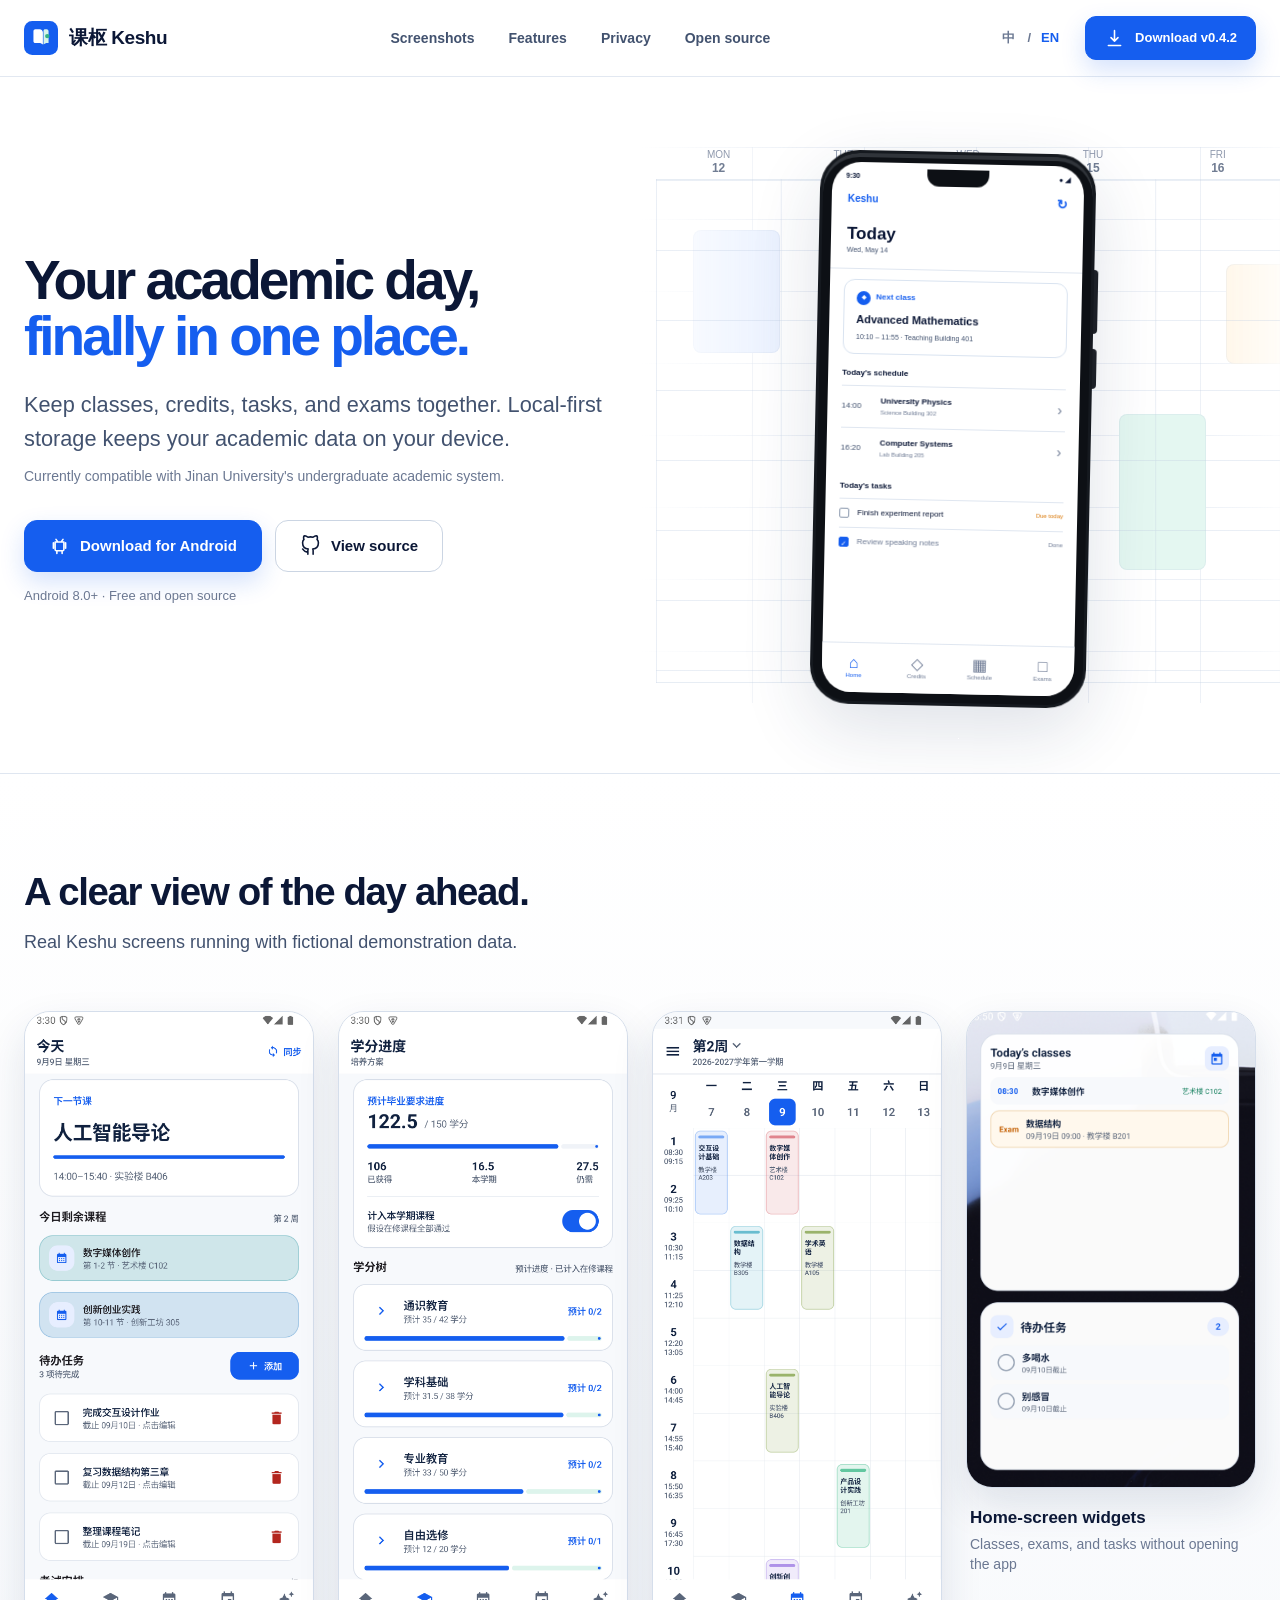
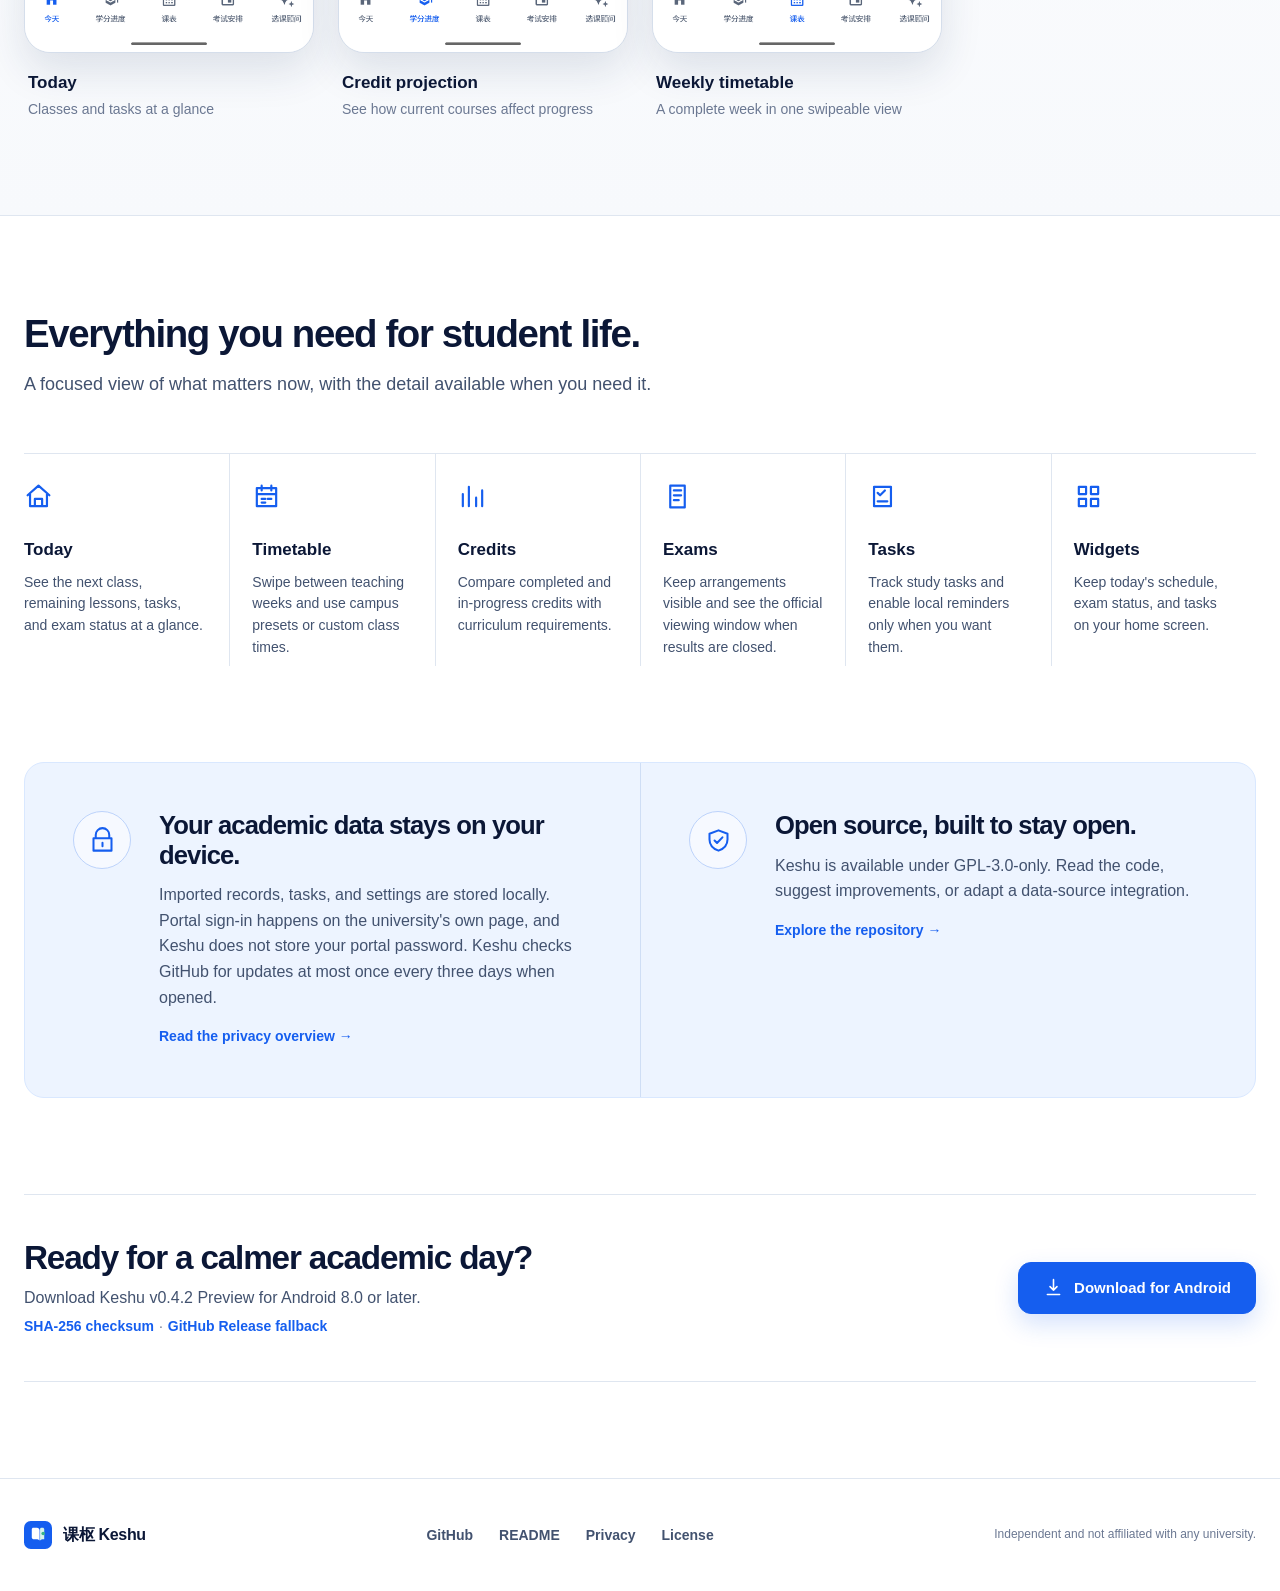
==== commit aec77351: "Add Pages screenshots and APK mirror" ====
--- a/site/index.html
+++ b/site/index.html
@@ -7,7 +7,7 @@
   <meta name="description" content="Keshu is a local-first Android academic companion for classes, credits, tasks, and exams.">
   <link rel="canonical" href="https://huishingcheung.github.io/Keshu/">
   <link rel="icon" href="favicon.svg" type="image/svg+xml">
-  <link rel="stylesheet" href="styles.css?v=2">
+  <link rel="stylesheet" href="styles.css?v=3">
   <title>Keshu · Academic companion for Android</title>
   <script>
     (() => {
@@ -44,6 +44,7 @@
       </a>
 
       <nav class="nav-links" aria-label="Primary navigation">
+        <a href="#screenshots"><span data-copy="en">Screenshots</span><span data-copy="zh">界面</span></a>
         <a href="#features"><span data-copy="en">Features</span><span data-copy="zh">功能</span></a>
         <a href="#privacy"><span data-copy="en">Privacy</span><span data-copy="zh">隐私</span></a>
         <a href="#open-source"><span data-copy="en">Open source</span><span data-copy="zh">开源</span></a>
@@ -55,7 +56,7 @@
           <span aria-hidden="true">/</span>
           <button type="button" data-language-button="en" aria-pressed="true">EN</button>
         </div>
-        <a class="button button-small" href="https://github.com/huishingcheung/Keshu/releases/download/v0.4.2/Keshu-v0.4.2-preview.apk">
+        <a class="button button-small" href="downloads/Keshu-v0.4.2-preview.apk">
           <svg viewBox="0 0 24 24" aria-hidden="true"><path d="M12 3v12m0 0 4-4m-4 4-4-4M5 20h14"/></svg>
           <span data-copy="en">Download v0.4.2</span><span data-copy="zh">下载 v0.4.2</span>
         </a>
@@ -85,7 +86,7 @@
             <span data-copy="zh">目前适配暨南大学本科教务系统。</span>
           </p>
           <div class="hero-actions">
-            <a class="button" href="https://github.com/huishingcheung/Keshu/releases/download/v0.4.2/Keshu-v0.4.2-preview.apk">
+            <a class="button" href="downloads/Keshu-v0.4.2-preview.apk">
               <svg viewBox="0 0 24 24" aria-hidden="true"><path d="M8 5l1.5 2M16 5l-1.5 2M7 8h10v8.5A1.5 1.5 0 0115.5 18h-7A1.5 1.5 0 017 16.5zM5 9v6m14-6v6M9 18v3m6-3v3"/></svg>
               <span data-copy="en">Download for Android</span><span data-copy="zh">下载 Android 版</span>
             </a>
@@ -140,6 +141,33 @@
               </div>
             </div>
           </div>
+        </div>
+      </div>
+    </section>
+
+    <section class="screenshots section" id="screenshots">
+      <div class="section-inner">
+        <div class="section-heading reveal">
+          <h2><span data-copy="en">A clear view of the day ahead.</span><span data-copy="zh">真实界面，一眼看清学业日常。</span></h2>
+          <p><span data-copy="en">Real Keshu screens running with fictional demonstration data.</span><span data-copy="zh">以下界面均由课枢实际运行生成，内容为虚构演示数据。</span></p>
+        </div>
+        <div class="screenshot-grid">
+          <figure class="screenshot-card reveal">
+            <img src="assets/screenshots/today.png" loading="lazy" decoding="async" alt="Keshu Today screen" data-alt-en="Keshu Today screen" data-alt-zh="课枢今天页面">
+            <figcaption><strong><span data-copy="en">Today</span><span data-copy="zh">今天</span></strong><span data-copy="en">Classes and tasks at a glance</span><span data-copy="zh">课程与待办一目了然</span></figcaption>
+          </figure>
+          <figure class="screenshot-card reveal">
+            <img src="assets/screenshots/credit-projection.png" loading="lazy" decoding="async" alt="Keshu credit projection screen" data-alt-en="Keshu credit projection screen" data-alt-zh="课枢学分预测页面">
+            <figcaption><strong><span data-copy="en">Credit projection</span><span data-copy="zh">学分预测</span></strong><span data-copy="en">See how current courses affect progress</span><span data-copy="zh">查看在修课程对毕业进度的影响</span></figcaption>
+          </figure>
+          <figure class="screenshot-card reveal">
+            <img src="assets/screenshots/timetable.png" loading="lazy" decoding="async" alt="Keshu weekly timetable" data-alt-en="Keshu weekly timetable" data-alt-zh="课枢周课表页面">
+            <figcaption><strong><span data-copy="en">Weekly timetable</span><span data-copy="zh">周课表</span></strong><span data-copy="en">A complete week in one swipeable view</span><span data-copy="zh">在可滑动视图中查看完整教学周</span></figcaption>
+          </figure>
+          <figure class="screenshot-card screenshot-card-widgets reveal">
+            <img src="assets/screenshots/widgets.png" loading="lazy" decoding="async" alt="Keshu schedule and task home-screen widgets" data-alt-en="Keshu schedule and task home-screen widgets" data-alt-zh="课枢课程与待办桌面小组件">
+            <figcaption><strong><span data-copy="en">Home-screen widgets</span><span data-copy="zh">桌面小组件</span></strong><span data-copy="en">Classes, exams, and tasks without opening the app</span><span data-copy="zh">无需打开应用，也能查看课程、考试和待办</span></figcaption>
+          </figure>
         </div>
       </div>
     </section>
@@ -211,11 +239,17 @@
         <div>
           <h2><span data-copy="en">Ready for a calmer academic day?</span><span data-copy="zh">准备好让学业日常更从容了吗？</span></h2>
           <p><span data-copy="en">Download Keshu v0.4.2 Preview for Android 8.0 or later.</span><span data-copy="zh">下载适用于 Android 8.0 及以上版本的课枢 v0.4.2 预览版。</span></p>
-          <a class="checksum" href="https://github.com/huishingcheung/Keshu/releases/download/v0.4.2/Keshu-v0.4.2-preview.apk.sha256">
-            <span data-copy="en">SHA-256 checksum</span><span data-copy="zh">SHA-256 校验文件</span>
-          </a>
-        </div>
-        <a class="button" href="https://github.com/huishingcheung/Keshu/releases/download/v0.4.2/Keshu-v0.4.2-preview.apk">
+          <div class="download-links">
+            <a class="checksum" href="downloads/Keshu-v0.4.2-preview.apk.sha256">
+              <span data-copy="en">SHA-256 checksum</span><span data-copy="zh">SHA-256 校验文件</span>
+            </a>
+            <span aria-hidden="true">·</span>
+            <a href="https://github.com/huishingcheung/Keshu/releases/tag/v0.4.2">
+              <span data-copy="en">GitHub Release fallback</span><span data-copy="zh">GitHub Release 备用下载</span>
+            </a>
+          </div>
+        </div>
+        <a class="button" href="downloads/Keshu-v0.4.2-preview.apk">
           <svg viewBox="0 0 24 24" aria-hidden="true"><path d="M12 3v12m0 0 4-4m-4 4-4-4M5 20h14"/></svg>
           <span data-copy="en">Download for Android</span><span data-copy="zh">下载 Android 版</span>
         </a>
@@ -244,6 +278,6 @@
     </div>
   </footer>
 
-  <script src="script.js?v=2" defer></script>
+  <script src="script.js?v=3" defer></script>
 </body>
 </html>
--- a/site/styles.css
+++ b/site/styles.css
@@ -367,6 +367,49 @@
 .download-inner h2 { margin: 0; font-size: clamp(30px, 3vw, 44px); line-height: 1.15; letter-spacing: -.035em; }
 .section-heading p { margin: 14px 0 0; color: var(--body); font-size: 18px; }
 
+.screenshots {
+  overflow: hidden;
+  border-bottom: 1px solid var(--line);
+  background: linear-gradient(180deg, var(--white), var(--surface));
+}
+
+.screenshot-grid {
+  display: grid;
+  grid-template-columns: repeat(4, minmax(0, 1fr));
+  align-items: start;
+  gap: 24px;
+}
+
+.screenshot-card {
+  min-width: 0;
+  margin: 0;
+}
+
+.screenshot-card img {
+  display: block;
+  width: 100%;
+  height: auto;
+  border: 1px solid #d5deeb;
+  border-radius: 26px;
+  background: var(--white);
+  box-shadow: 0 18px 42px rgba(28, 49, 89, .12);
+}
+
+.screenshot-card figcaption {
+  display: flex;
+  flex-direction: column;
+  gap: 3px;
+  padding: 18px 4px 0;
+  color: var(--muted);
+  font-size: 14px;
+  line-height: 1.45;
+}
+
+.screenshot-card figcaption strong {
+  color: var(--ink);
+  font-size: 17px;
+}
+
 .feature-list { display: grid; grid-template-columns: repeat(6, 1fr); gap: 0; border-top: 1px solid var(--line); }
 .feature { padding: 28px 22px 8px 0; }
 .feature + .feature { padding-left: 22px; border-left: 1px solid var(--line); }
@@ -389,7 +432,8 @@
 .download-inner { display: flex; align-items: center; justify-content: space-between; gap: 36px; padding: 44px 0; border-top: 1px solid var(--line); border-bottom: 1px solid var(--line); }
 .download-inner h2 { font-size: clamp(28px, 2.6vw, 40px); }
 .download-inner p { margin: 8px 0 4px; color: var(--body); }
-.checksum { display: inline-block; margin-top: 4px; }
+.download-links { display: flex; flex-wrap: wrap; gap: 5px; margin-top: 4px; color: var(--muted); font-size: 14px; }
+.download-links a { color: var(--blue); font-weight: 700; text-decoration: none; }
 
 .site-footer { border-top: 1px solid var(--line); }
 .footer-inner { min-height: 112px; display: grid; grid-template-columns: auto 1fr auto; align-items: center; gap: 36px; }
@@ -402,6 +446,7 @@
 
 @media (max-width: 1100px) {
   .hero-inner { grid-template-columns: 1fr 430px; }
+  .screenshot-grid { grid-template-columns: repeat(2, minmax(0, 1fr)); gap: 36px 24px; }
   .feature-list { grid-template-columns: repeat(3, 1fr); }
   .feature:nth-child(4) { border-left: 0; }
   .feature:nth-child(n+4) { margin-top: 22px; border-top: 1px solid var(--line); }
@@ -446,6 +491,8 @@
   .week-grid { inset-inline: -20%; }
   .section { padding: 72px 0; }
   .section-heading { margin-bottom: 34px; }
+  .screenshot-grid { grid-template-columns: 1fr; gap: 42px; }
+  .screenshot-card { width: min(100%, 390px); margin-inline: auto; }
   .feature-list { grid-template-columns: 1fr 1fr; }
   .feature:nth-child(odd) { padding-left: 0; border-left: 0; }
   .feature:nth-child(even) { padding-left: 18px; border-left: 1px solid var(--line); }
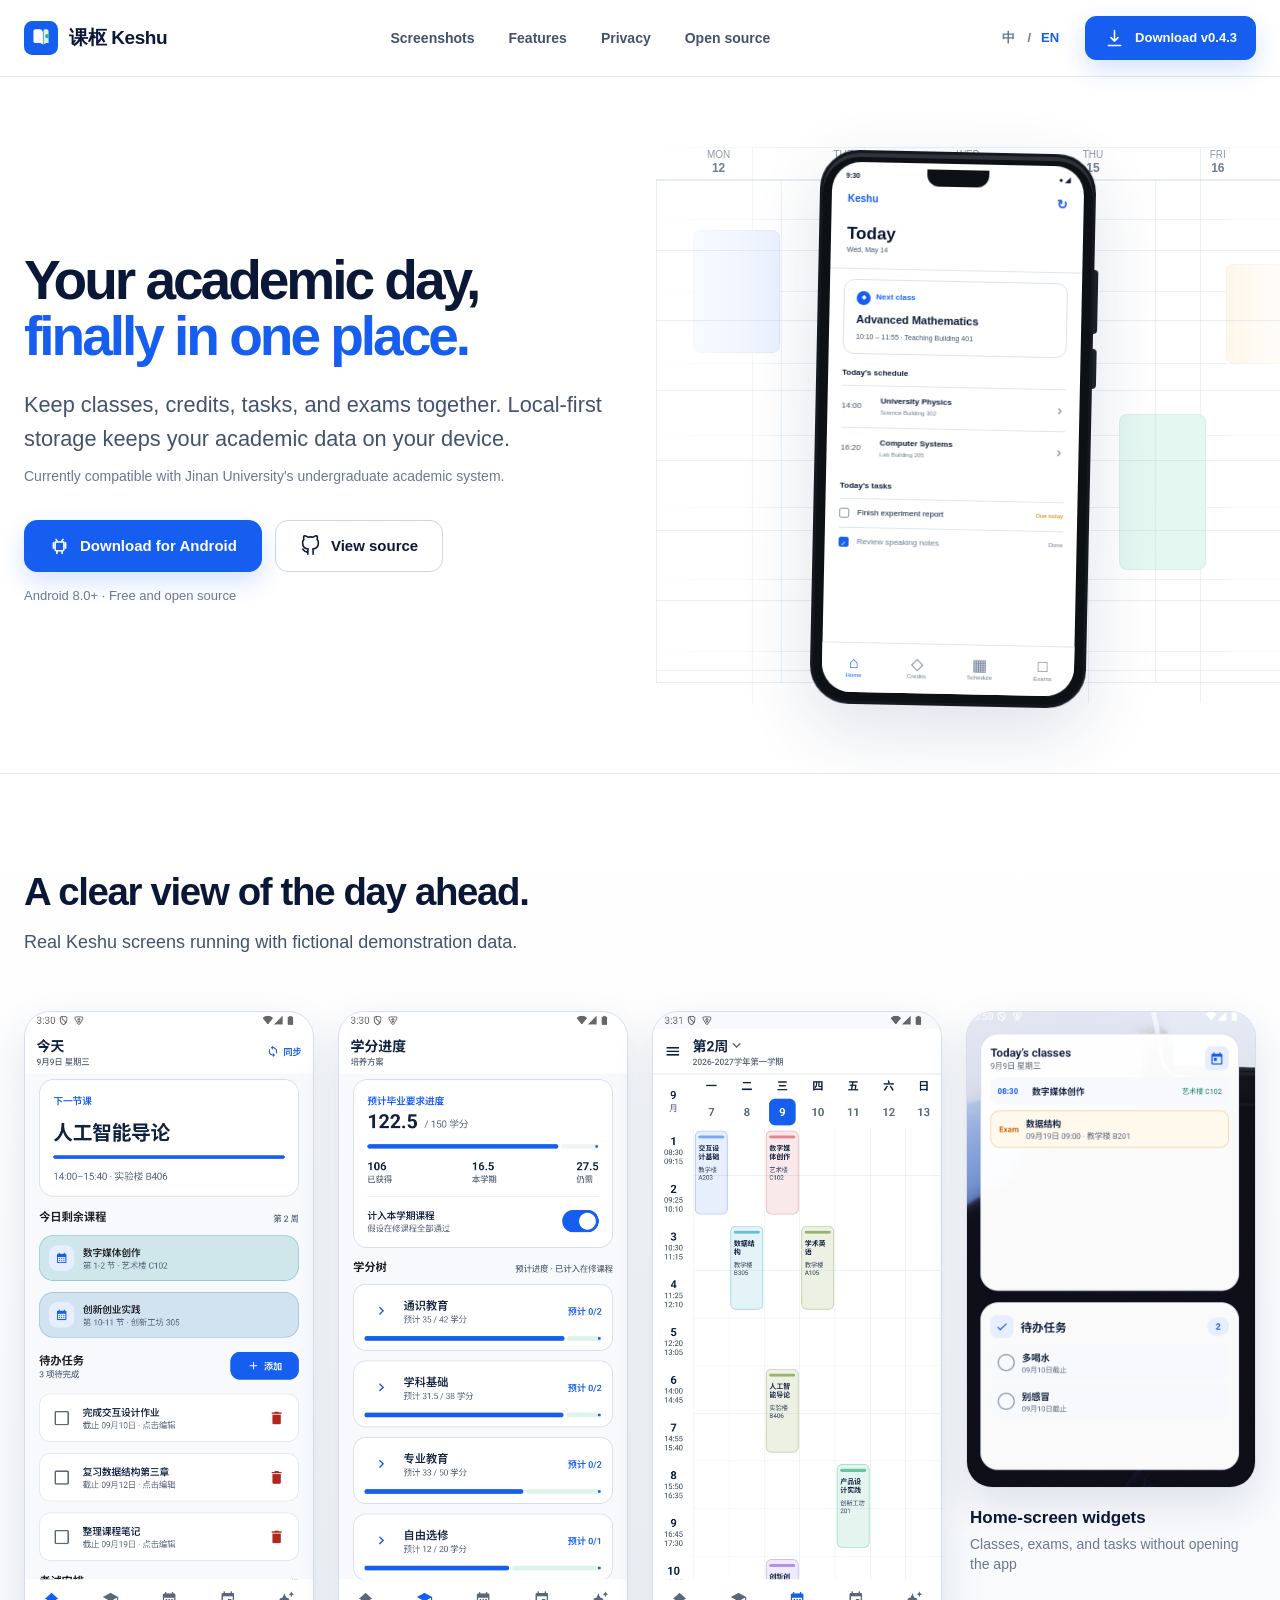
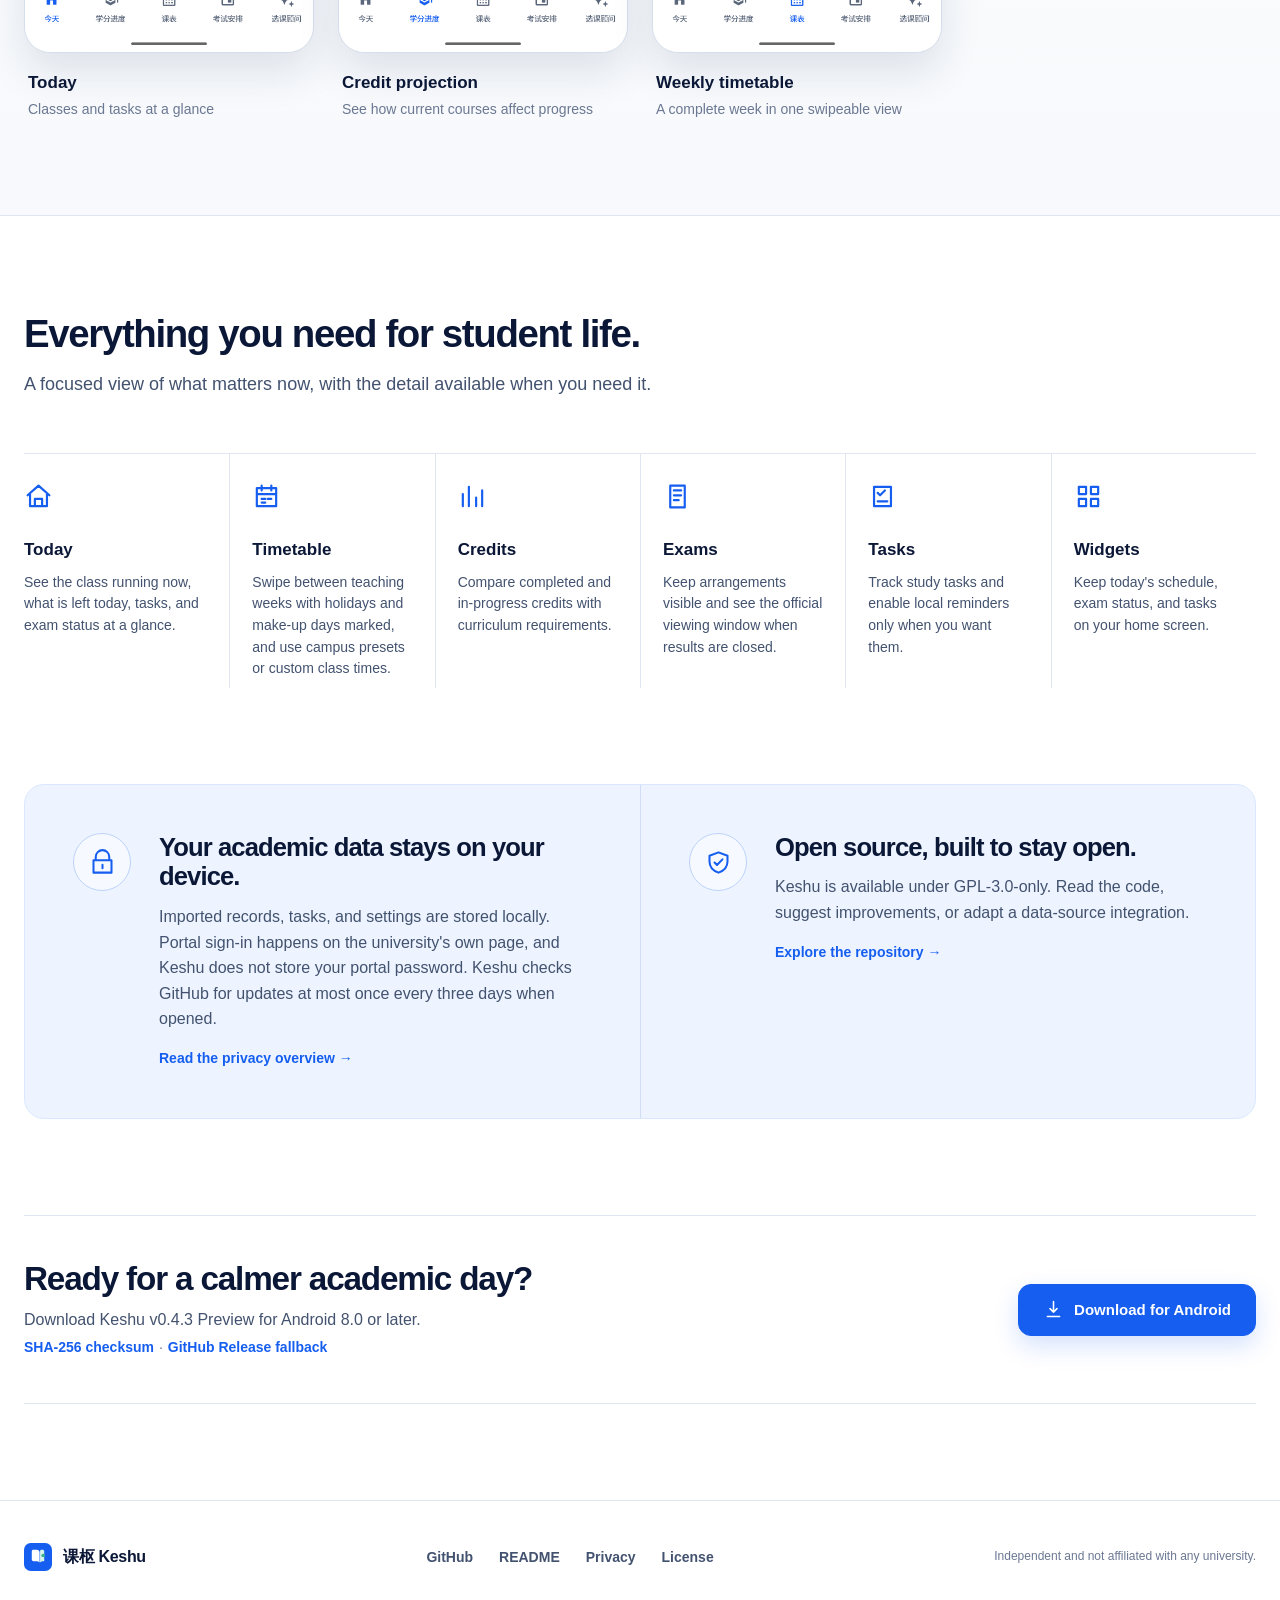
==== commit f14fe8a7: "Update Pages and downloads for v0.4.3 Point the site at the v0.4.3 release, describe the clock-drive" ====
--- a/site/index.html
+++ b/site/index.html
@@ -56,9 +56,9 @@
           <span aria-hidden="true">/</span>
           <button type="button" data-language-button="en" aria-pressed="true">EN</button>
         </div>
-        <a class="button button-small" href="downloads/Keshu-v0.4.2-preview.apk">
+        <a class="button button-small" href="downloads/Keshu-v0.4.3-preview.apk">
           <svg viewBox="0 0 24 24" aria-hidden="true"><path d="M12 3v12m0 0 4-4m-4 4-4-4M5 20h14"/></svg>
-          <span data-copy="en">Download v0.4.2</span><span data-copy="zh">下载 v0.4.2</span>
+          <span data-copy="en">Download v0.4.3</span><span data-copy="zh">下载 v0.4.3</span>
         </a>
       </div>
     </div>
@@ -86,7 +86,7 @@
             <span data-copy="zh">目前适配暨南大学本科教务系统。</span>
           </p>
           <div class="hero-actions">
-            <a class="button" href="downloads/Keshu-v0.4.2-preview.apk">
+            <a class="button" href="downloads/Keshu-v0.4.3-preview.apk">
               <svg viewBox="0 0 24 24" aria-hidden="true"><path d="M8 5l1.5 2M16 5l-1.5 2M7 8h10v8.5A1.5 1.5 0 0115.5 18h-7A1.5 1.5 0 017 16.5zM5 9v6m14-6v6M9 18v3m6-3v3"/></svg>
               <span data-copy="en">Download for Android</span><span data-copy="zh">下载 Android 版</span>
             </a>
@@ -182,12 +182,12 @@
           <article class="feature reveal">
             <svg viewBox="0 0 24 24" aria-hidden="true"><path d="M3 11l9-8 9 8M5 10v10h14V10M9 20v-6h6v6"/></svg>
             <h3><span data-copy="en">Today</span><span data-copy="zh">今天</span></h3>
-            <p><span data-copy="en">See the next class, remaining lessons, tasks, and exam status at a glance.</span><span data-copy="zh">一眼查看下一节课、剩余课程、待办与考试状态。</span></p>
+            <p><span data-copy="en">See the class running now, what is left today, tasks, and exam status at a glance.</span><span data-copy="zh">一眼查看正在上的课、今日剩余课程、待办与考试状态。</span></p>
           </article>
           <article class="feature reveal">
             <svg viewBox="0 0 24 24" aria-hidden="true"><path d="M4 5h16v15H4zM8 3v4m8-4v4M4 10h16M8 14h3m2 0h3m-8 3h3"/></svg>
             <h3><span data-copy="en">Timetable</span><span data-copy="zh">课表</span></h3>
-            <p><span data-copy="en">Swipe between teaching weeks and use campus presets or custom class times.</span><span data-copy="zh">滑动切换教学周，并选择校区预设或自定义上课时间。</span></p>
+            <p><span data-copy="en">Swipe between teaching weeks with holidays and make-up days marked, and use campus presets or custom class times.</span><span data-copy="zh">滑动切换教学周，自动标注放假与调休，并可选择校区预设或自定义上课时间。</span></p>
           </article>
           <article class="feature reveal">
             <svg viewBox="0 0 24 24" aria-hidden="true"><path d="M4 20V10m5 10V4m6 16v-7m5 7V7"/></svg>
@@ -238,18 +238,18 @@
       <div class="section-inner download-inner reveal">
         <div>
           <h2><span data-copy="en">Ready for a calmer academic day?</span><span data-copy="zh">准备好让学业日常更从容了吗？</span></h2>
-          <p><span data-copy="en">Download Keshu v0.4.2 Preview for Android 8.0 or later.</span><span data-copy="zh">下载适用于 Android 8.0 及以上版本的课枢 v0.4.2 预览版。</span></p>
+          <p><span data-copy="en">Download Keshu v0.4.3 Preview for Android 8.0 or later.</span><span data-copy="zh">下载适用于 Android 8.0 及以上版本的课枢 v0.4.3 预览版。</span></p>
           <div class="download-links">
-            <a class="checksum" href="downloads/Keshu-v0.4.2-preview.apk.sha256">
+            <a class="checksum" href="downloads/Keshu-v0.4.3-preview.apk.sha256">
               <span data-copy="en">SHA-256 checksum</span><span data-copy="zh">SHA-256 校验文件</span>
             </a>
             <span aria-hidden="true">·</span>
-            <a href="https://github.com/huishingcheung/Keshu/releases/tag/v0.4.2">
+            <a href="https://github.com/huishingcheung/Keshu/releases/tag/v0.4.3">
               <span data-copy="en">GitHub Release fallback</span><span data-copy="zh">GitHub Release 备用下载</span>
             </a>
           </div>
         </div>
-        <a class="button" href="downloads/Keshu-v0.4.2-preview.apk">
+        <a class="button" href="downloads/Keshu-v0.4.3-preview.apk">
           <svg viewBox="0 0 24 24" aria-hidden="true"><path d="M12 3v12m0 0 4-4m-4 4-4-4M5 20h14"/></svg>
           <span data-copy="en">Download for Android</span><span data-copy="zh">下载 Android 版</span>
         </a>
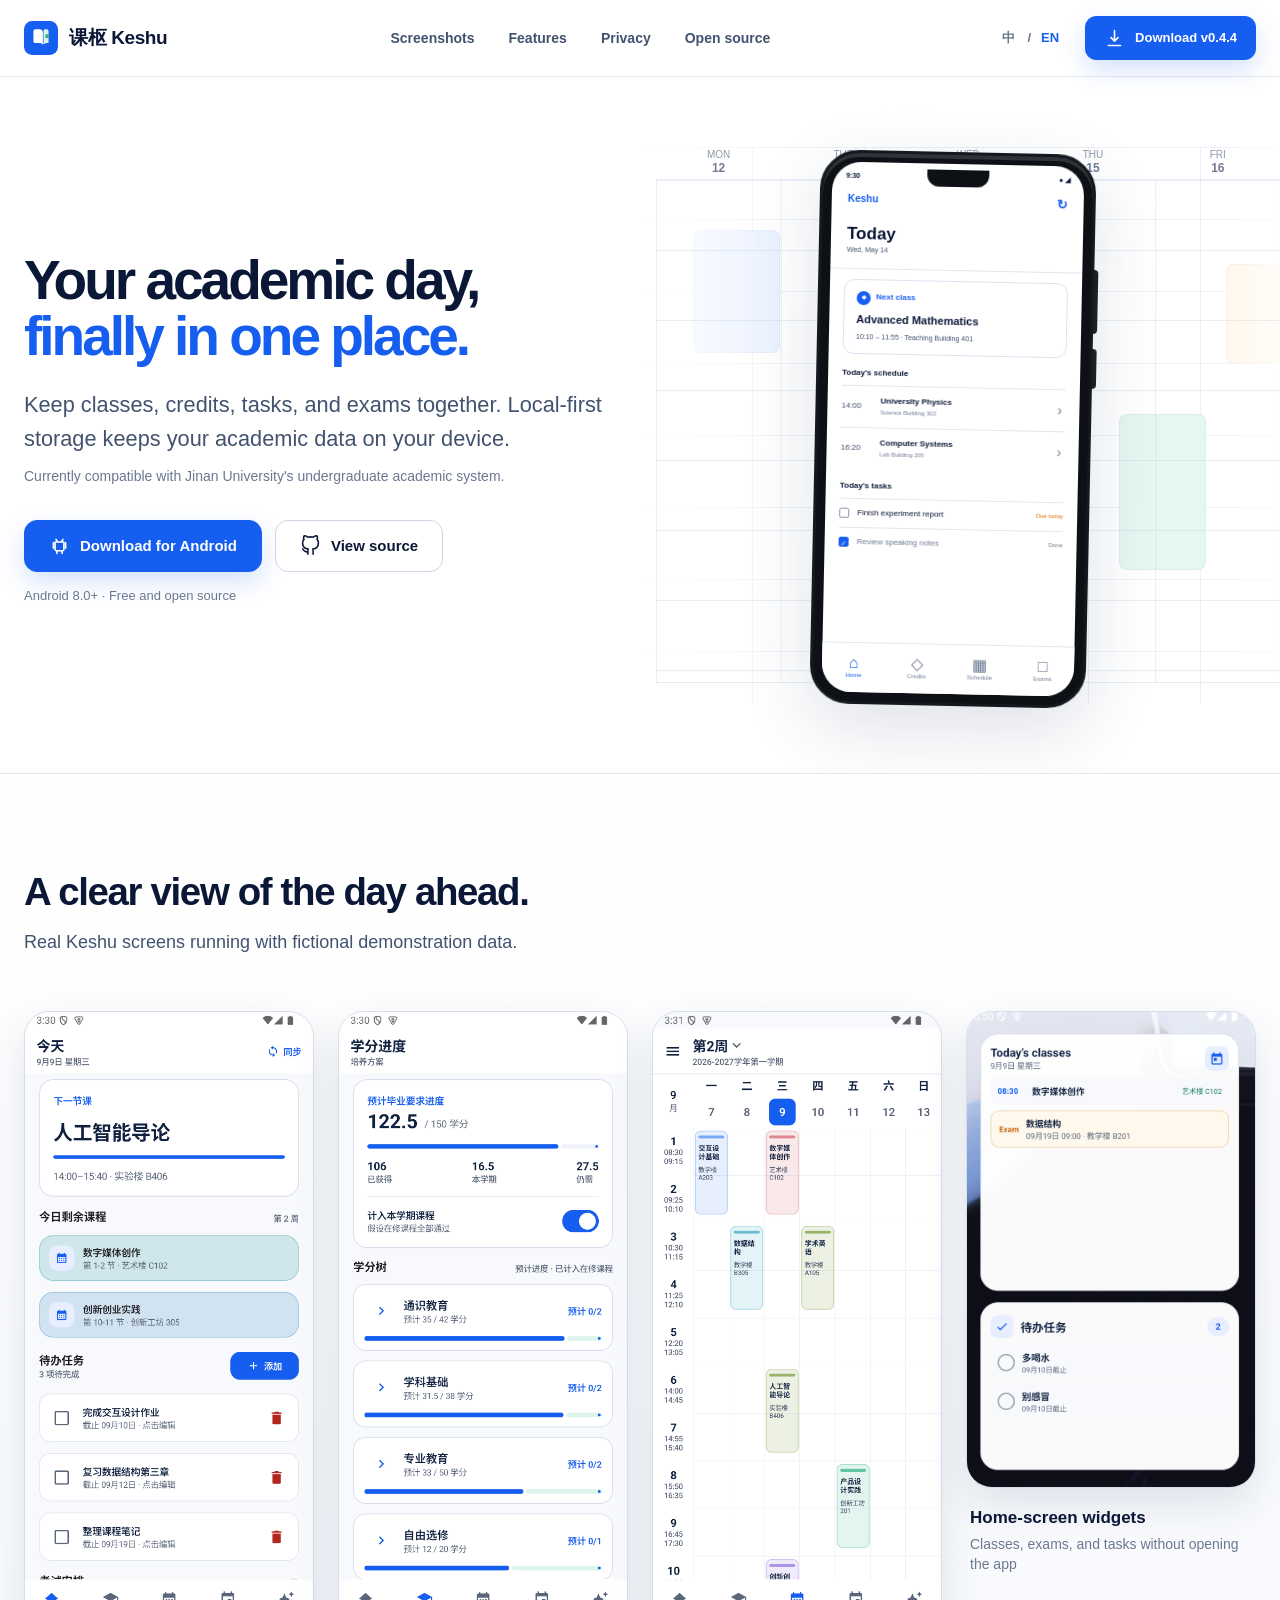
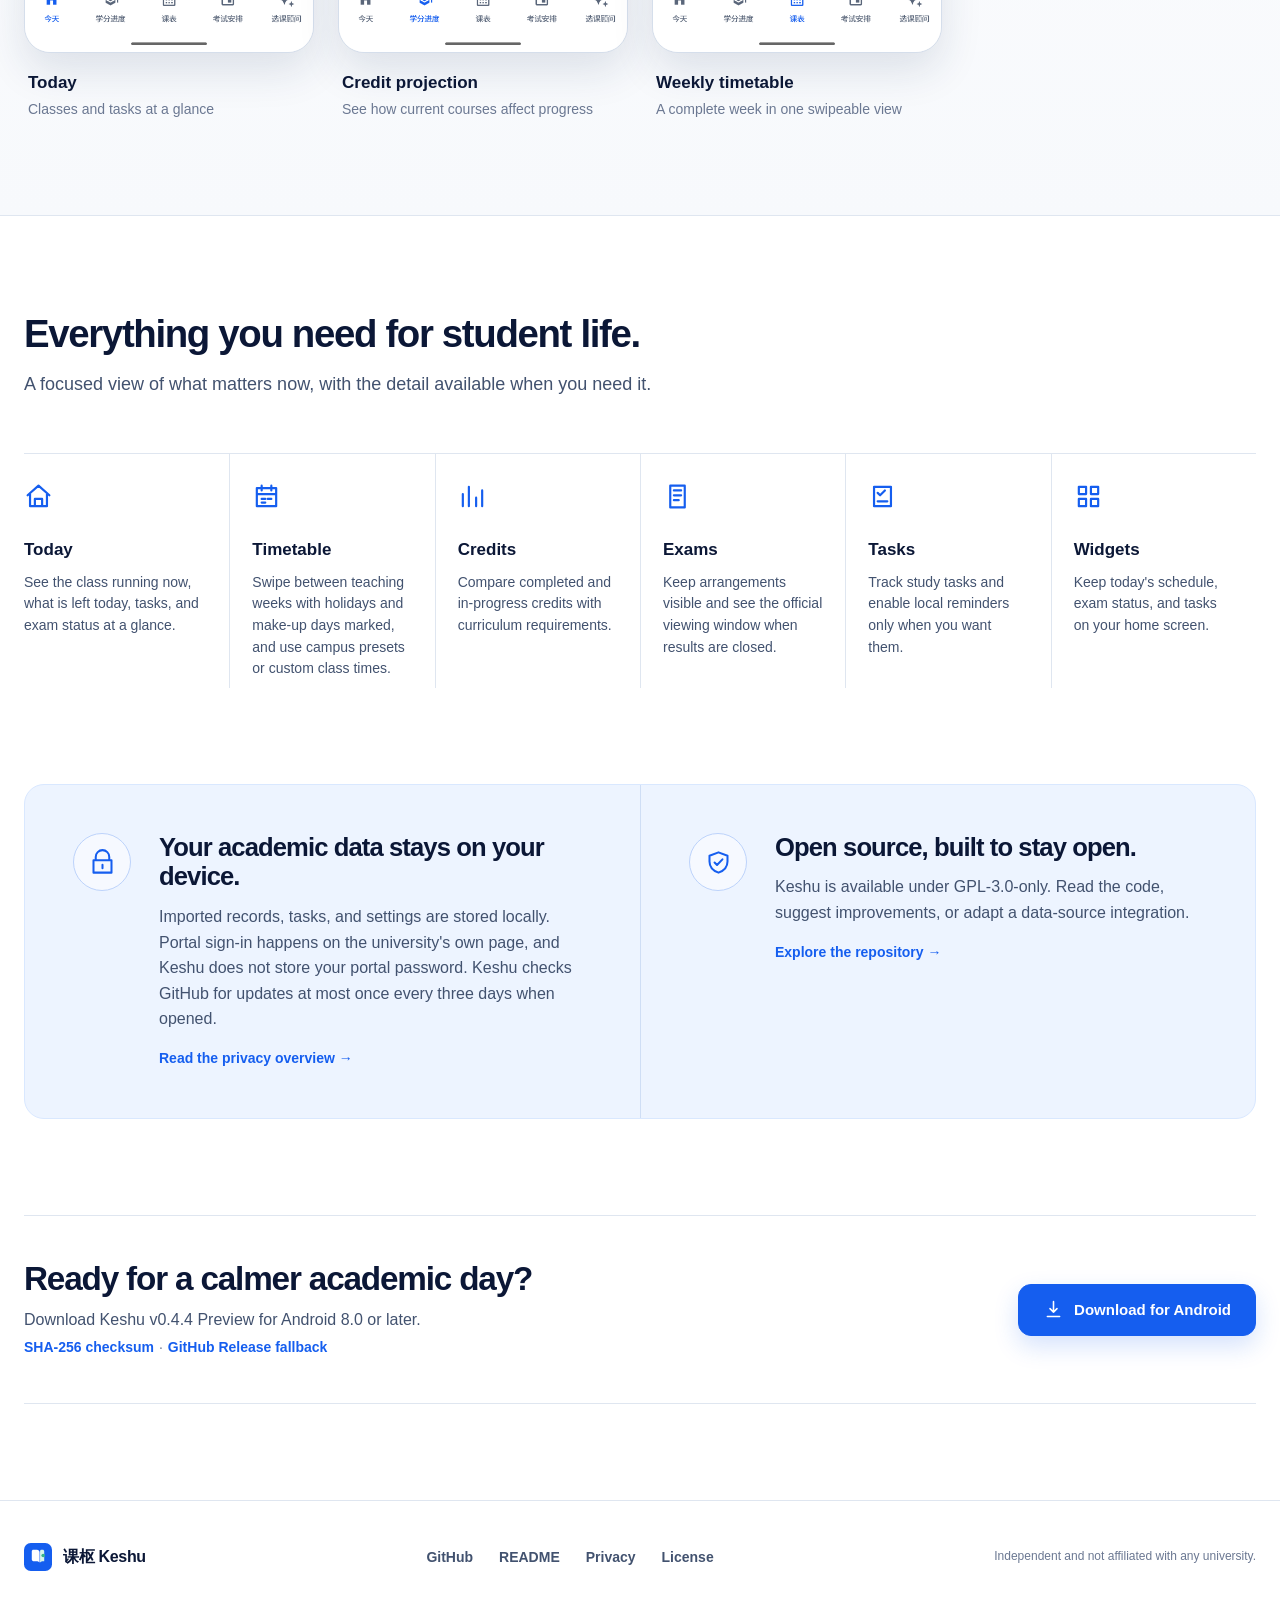
==== commit eb748327: "Update Pages and downloads for v0.4.4 Point the site at the v0.4.4 release and pin the deployment ch" ====
--- a/site/index.html
+++ b/site/index.html
@@ -56,9 +56,9 @@
           <span aria-hidden="true">/</span>
           <button type="button" data-language-button="en" aria-pressed="true">EN</button>
         </div>
-        <a class="button button-small" href="downloads/Keshu-v0.4.3-preview.apk">
+        <a class="button button-small" href="downloads/Keshu-v0.4.4-preview.apk">
           <svg viewBox="0 0 24 24" aria-hidden="true"><path d="M12 3v12m0 0 4-4m-4 4-4-4M5 20h14"/></svg>
-          <span data-copy="en">Download v0.4.3</span><span data-copy="zh">下载 v0.4.3</span>
+          <span data-copy="en">Download v0.4.4</span><span data-copy="zh">下载 v0.4.4</span>
         </a>
       </div>
     </div>
@@ -86,7 +86,7 @@
             <span data-copy="zh">目前适配暨南大学本科教务系统。</span>
           </p>
           <div class="hero-actions">
-            <a class="button" href="downloads/Keshu-v0.4.3-preview.apk">
+            <a class="button" href="downloads/Keshu-v0.4.4-preview.apk">
               <svg viewBox="0 0 24 24" aria-hidden="true"><path d="M8 5l1.5 2M16 5l-1.5 2M7 8h10v8.5A1.5 1.5 0 0115.5 18h-7A1.5 1.5 0 017 16.5zM5 9v6m14-6v6M9 18v3m6-3v3"/></svg>
               <span data-copy="en">Download for Android</span><span data-copy="zh">下载 Android 版</span>
             </a>
@@ -238,18 +238,18 @@
       <div class="section-inner download-inner reveal">
         <div>
           <h2><span data-copy="en">Ready for a calmer academic day?</span><span data-copy="zh">准备好让学业日常更从容了吗？</span></h2>
-          <p><span data-copy="en">Download Keshu v0.4.3 Preview for Android 8.0 or later.</span><span data-copy="zh">下载适用于 Android 8.0 及以上版本的课枢 v0.4.3 预览版。</span></p>
+          <p><span data-copy="en">Download Keshu v0.4.4 Preview for Android 8.0 or later.</span><span data-copy="zh">下载适用于 Android 8.0 及以上版本的课枢 v0.4.4 预览版。</span></p>
           <div class="download-links">
-            <a class="checksum" href="downloads/Keshu-v0.4.3-preview.apk.sha256">
+            <a class="checksum" href="downloads/Keshu-v0.4.4-preview.apk.sha256">
               <span data-copy="en">SHA-256 checksum</span><span data-copy="zh">SHA-256 校验文件</span>
             </a>
             <span aria-hidden="true">·</span>
-            <a href="https://github.com/huishingcheung/Keshu/releases/tag/v0.4.3">
+            <a href="https://github.com/huishingcheung/Keshu/releases/tag/v0.4.4">
               <span data-copy="en">GitHub Release fallback</span><span data-copy="zh">GitHub Release 备用下载</span>
             </a>
           </div>
         </div>
-        <a class="button" href="downloads/Keshu-v0.4.3-preview.apk">
+        <a class="button" href="downloads/Keshu-v0.4.4-preview.apk">
           <svg viewBox="0 0 24 24" aria-hidden="true"><path d="M12 3v12m0 0 4-4m-4 4-4-4M5 20h14"/></svg>
           <span data-copy="en">Download for Android</span><span data-copy="zh">下载 Android 版</span>
         </a>
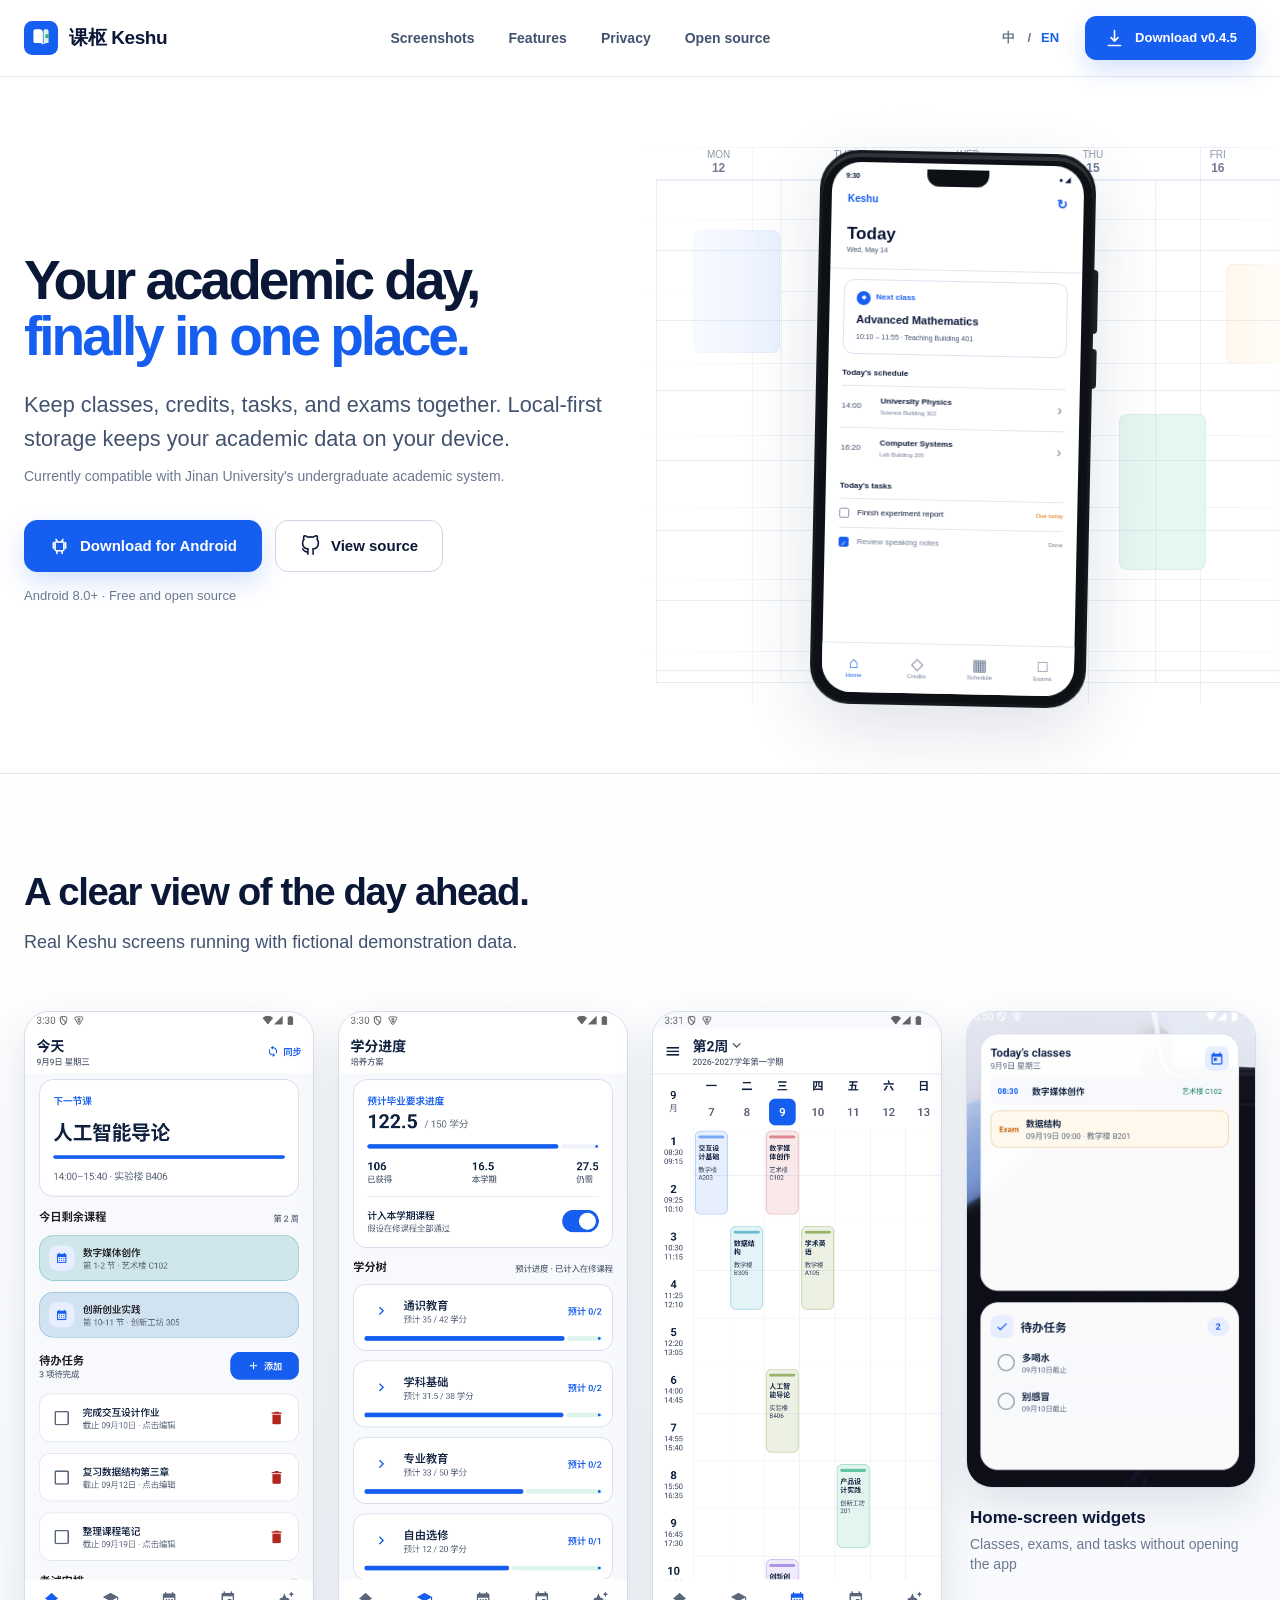
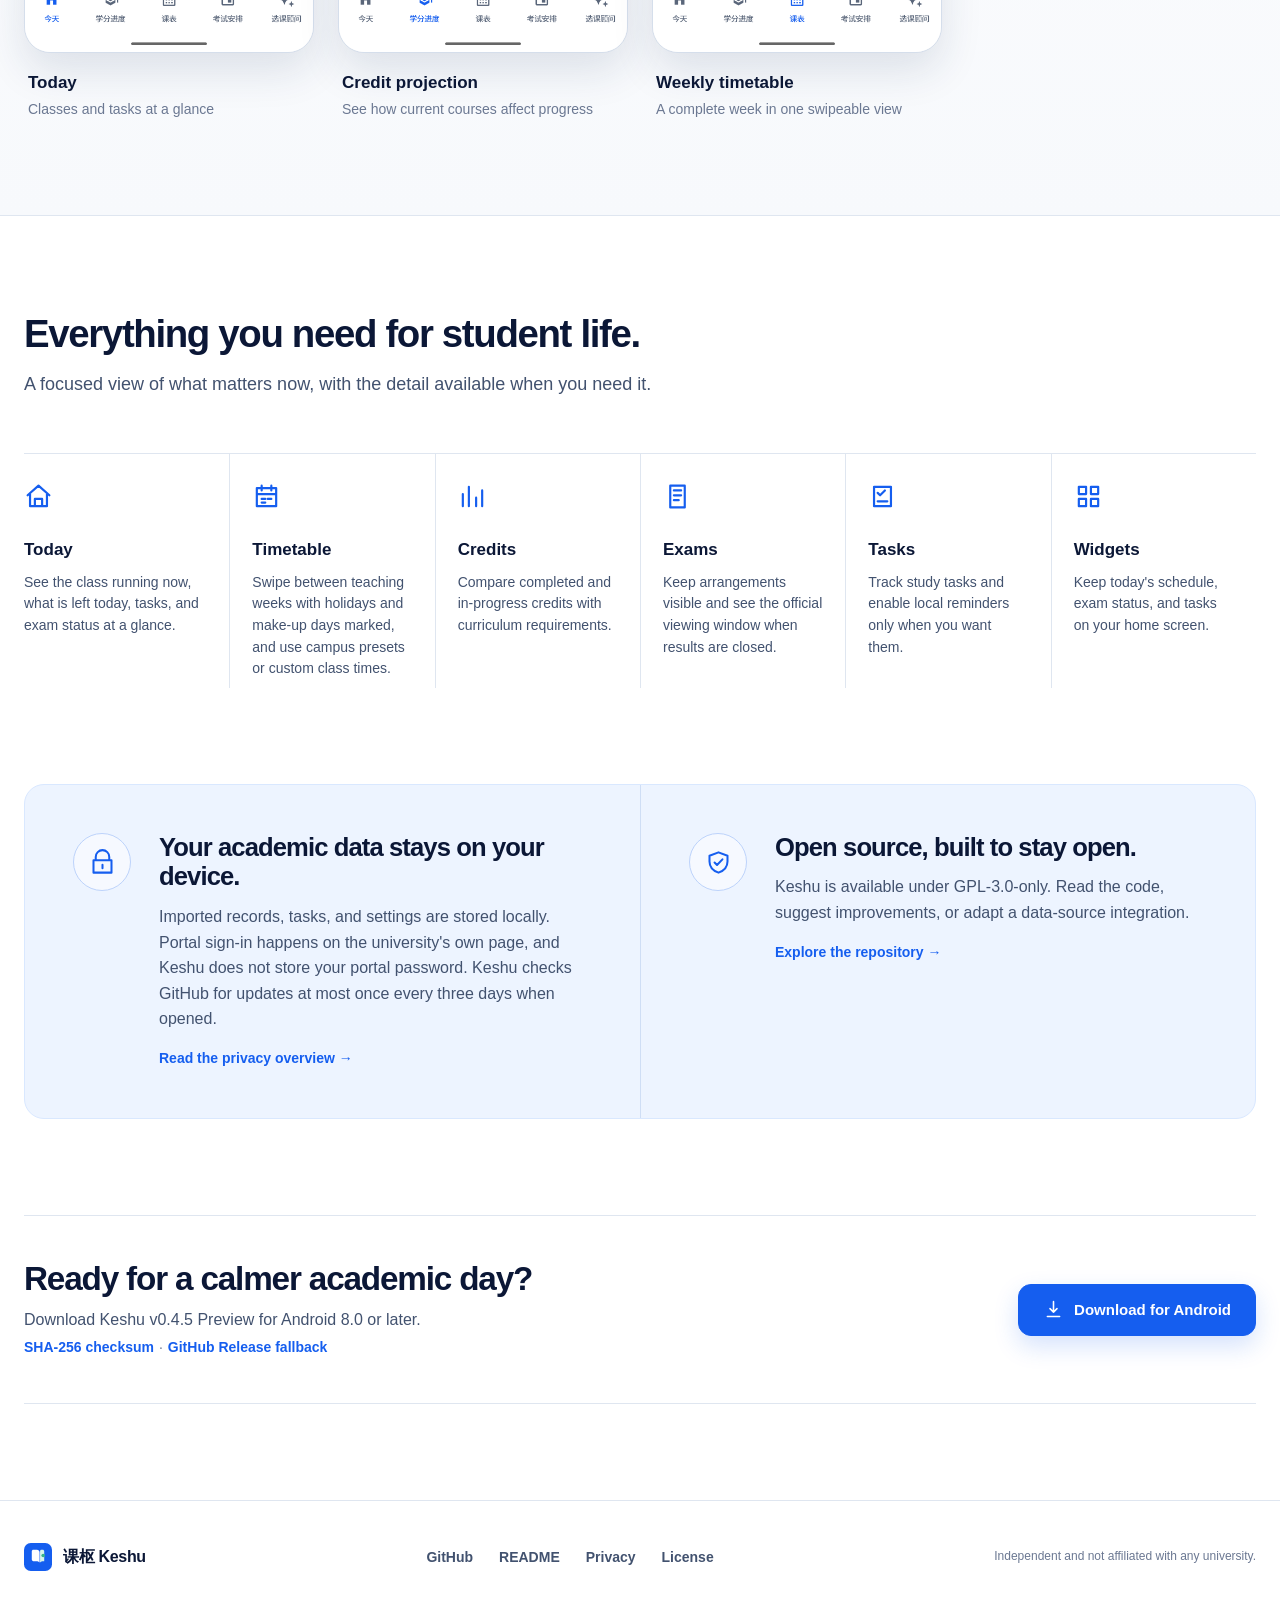
==== commit 39b9de0e: "Publish the release manifest for v0.4.5 Point the site at the v0.4.5 release, and have the deploymen" ====
--- a/site/index.html
+++ b/site/index.html
@@ -56,9 +56,9 @@
           <span aria-hidden="true">/</span>
           <button type="button" data-language-button="en" aria-pressed="true">EN</button>
         </div>
-        <a class="button button-small" href="downloads/Keshu-v0.4.4-preview.apk">
+        <a class="button button-small" href="downloads/Keshu-v0.4.5-preview.apk">
           <svg viewBox="0 0 24 24" aria-hidden="true"><path d="M12 3v12m0 0 4-4m-4 4-4-4M5 20h14"/></svg>
-          <span data-copy="en">Download v0.4.4</span><span data-copy="zh">下载 v0.4.4</span>
+          <span data-copy="en">Download v0.4.5</span><span data-copy="zh">下载 v0.4.5</span>
         </a>
       </div>
     </div>
@@ -86,7 +86,7 @@
             <span data-copy="zh">目前适配暨南大学本科教务系统。</span>
           </p>
           <div class="hero-actions">
-            <a class="button" href="downloads/Keshu-v0.4.4-preview.apk">
+            <a class="button" href="downloads/Keshu-v0.4.5-preview.apk">
               <svg viewBox="0 0 24 24" aria-hidden="true"><path d="M8 5l1.5 2M16 5l-1.5 2M7 8h10v8.5A1.5 1.5 0 0115.5 18h-7A1.5 1.5 0 017 16.5zM5 9v6m14-6v6M9 18v3m6-3v3"/></svg>
               <span data-copy="en">Download for Android</span><span data-copy="zh">下载 Android 版</span>
             </a>
@@ -238,18 +238,18 @@
       <div class="section-inner download-inner reveal">
         <div>
           <h2><span data-copy="en">Ready for a calmer academic day?</span><span data-copy="zh">准备好让学业日常更从容了吗？</span></h2>
-          <p><span data-copy="en">Download Keshu v0.4.4 Preview for Android 8.0 or later.</span><span data-copy="zh">下载适用于 Android 8.0 及以上版本的课枢 v0.4.4 预览版。</span></p>
+          <p><span data-copy="en">Download Keshu v0.4.5 Preview for Android 8.0 or later.</span><span data-copy="zh">下载适用于 Android 8.0 及以上版本的课枢 v0.4.5 预览版。</span></p>
           <div class="download-links">
-            <a class="checksum" href="downloads/Keshu-v0.4.4-preview.apk.sha256">
+            <a class="checksum" href="downloads/Keshu-v0.4.5-preview.apk.sha256">
               <span data-copy="en">SHA-256 checksum</span><span data-copy="zh">SHA-256 校验文件</span>
             </a>
             <span aria-hidden="true">·</span>
-            <a href="https://github.com/huishingcheung/Keshu/releases/tag/v0.4.4">
+            <a href="https://github.com/huishingcheung/Keshu/releases/tag/v0.4.5">
               <span data-copy="en">GitHub Release fallback</span><span data-copy="zh">GitHub Release 备用下载</span>
             </a>
           </div>
         </div>
-        <a class="button" href="downloads/Keshu-v0.4.4-preview.apk">
+        <a class="button" href="downloads/Keshu-v0.4.5-preview.apk">
           <svg viewBox="0 0 24 24" aria-hidden="true"><path d="M12 3v12m0 0 4-4m-4 4-4-4M5 20h14"/></svg>
           <span data-copy="en">Download for Android</span><span data-copy="zh">下载 Android 版</span>
         </a>
